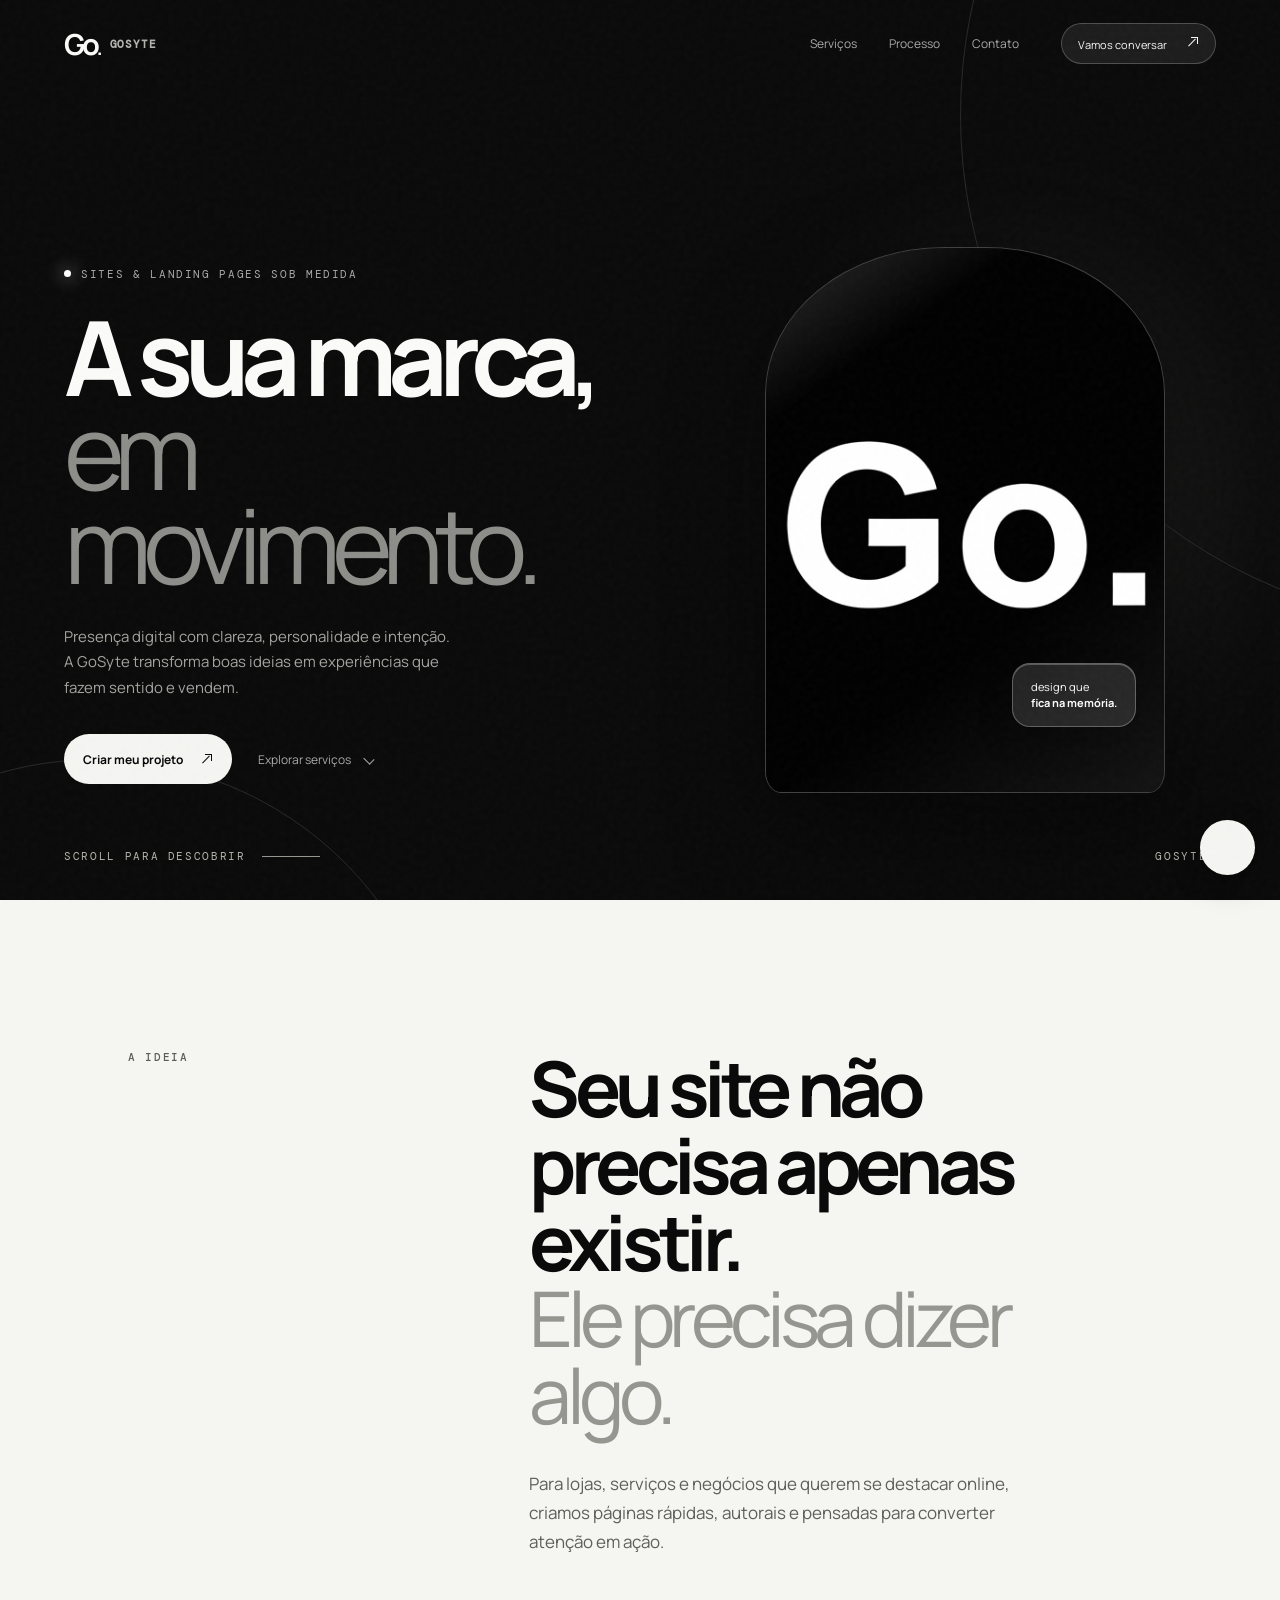
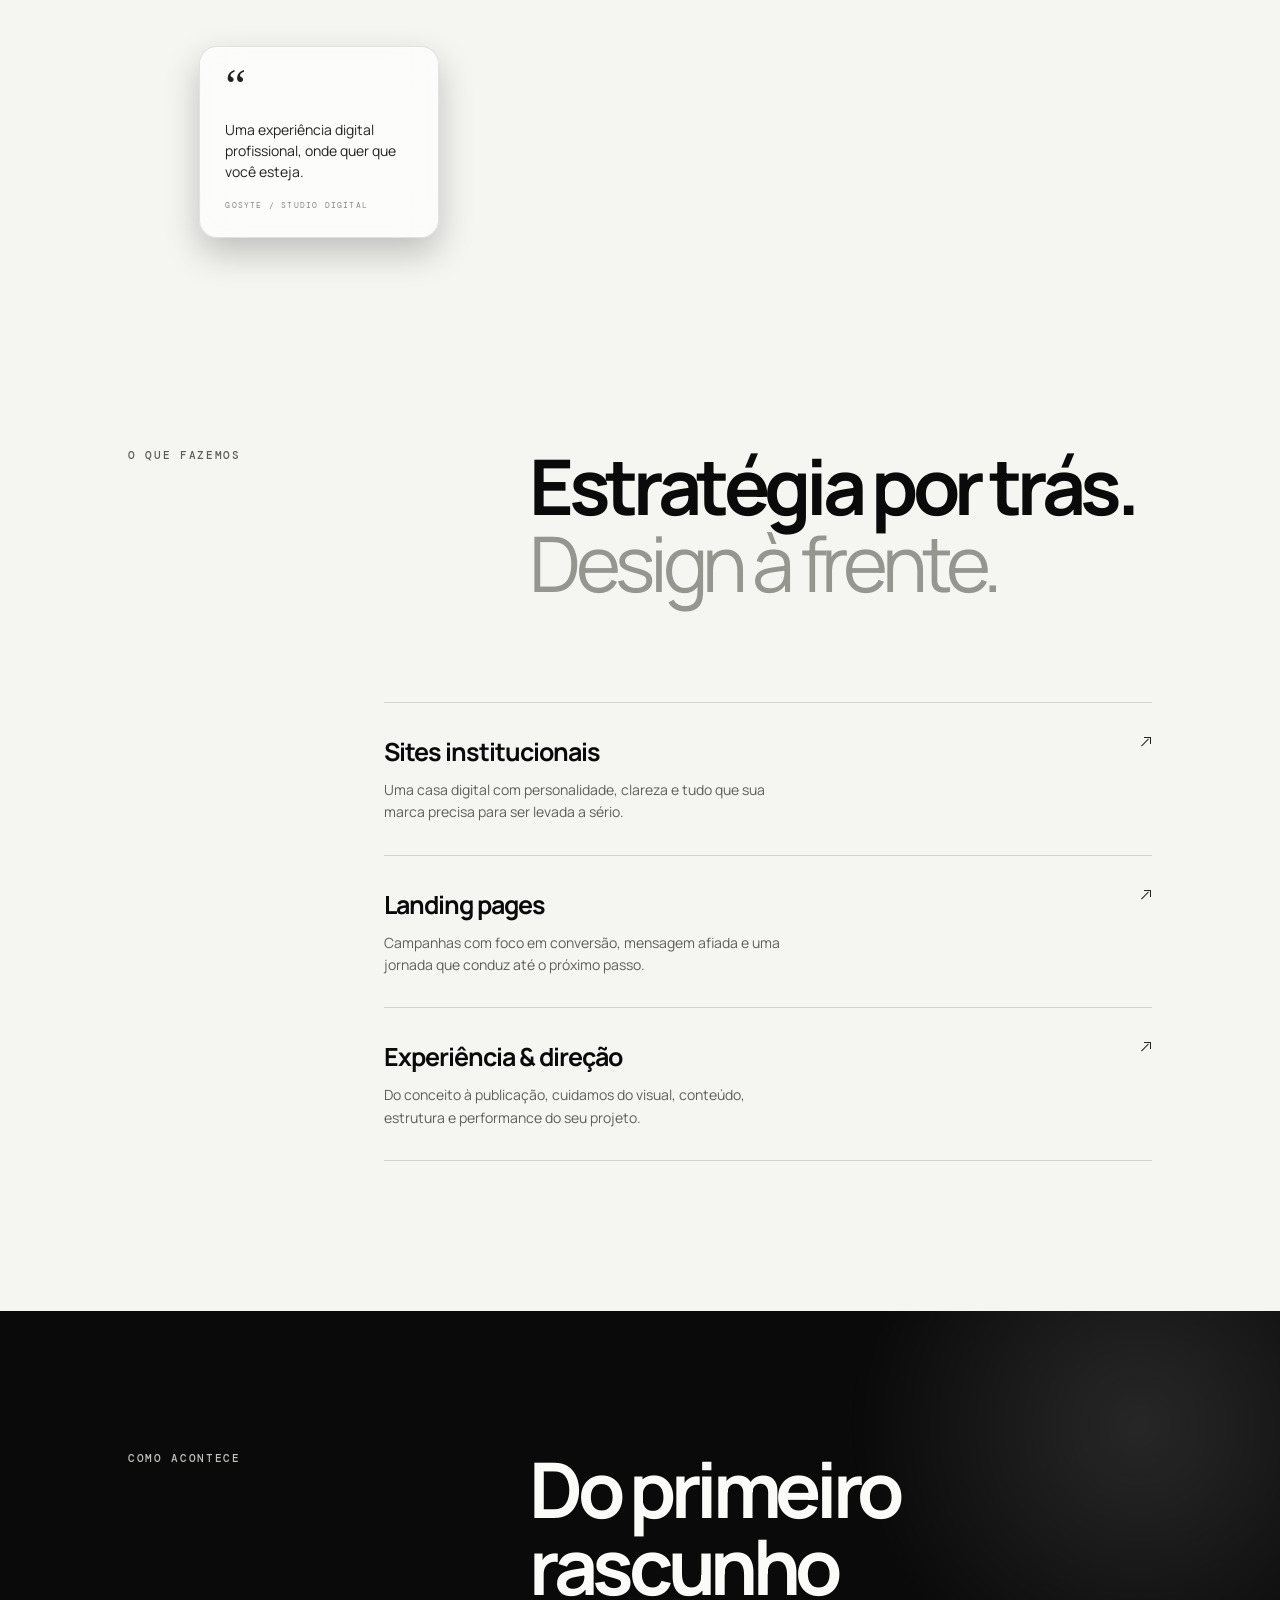
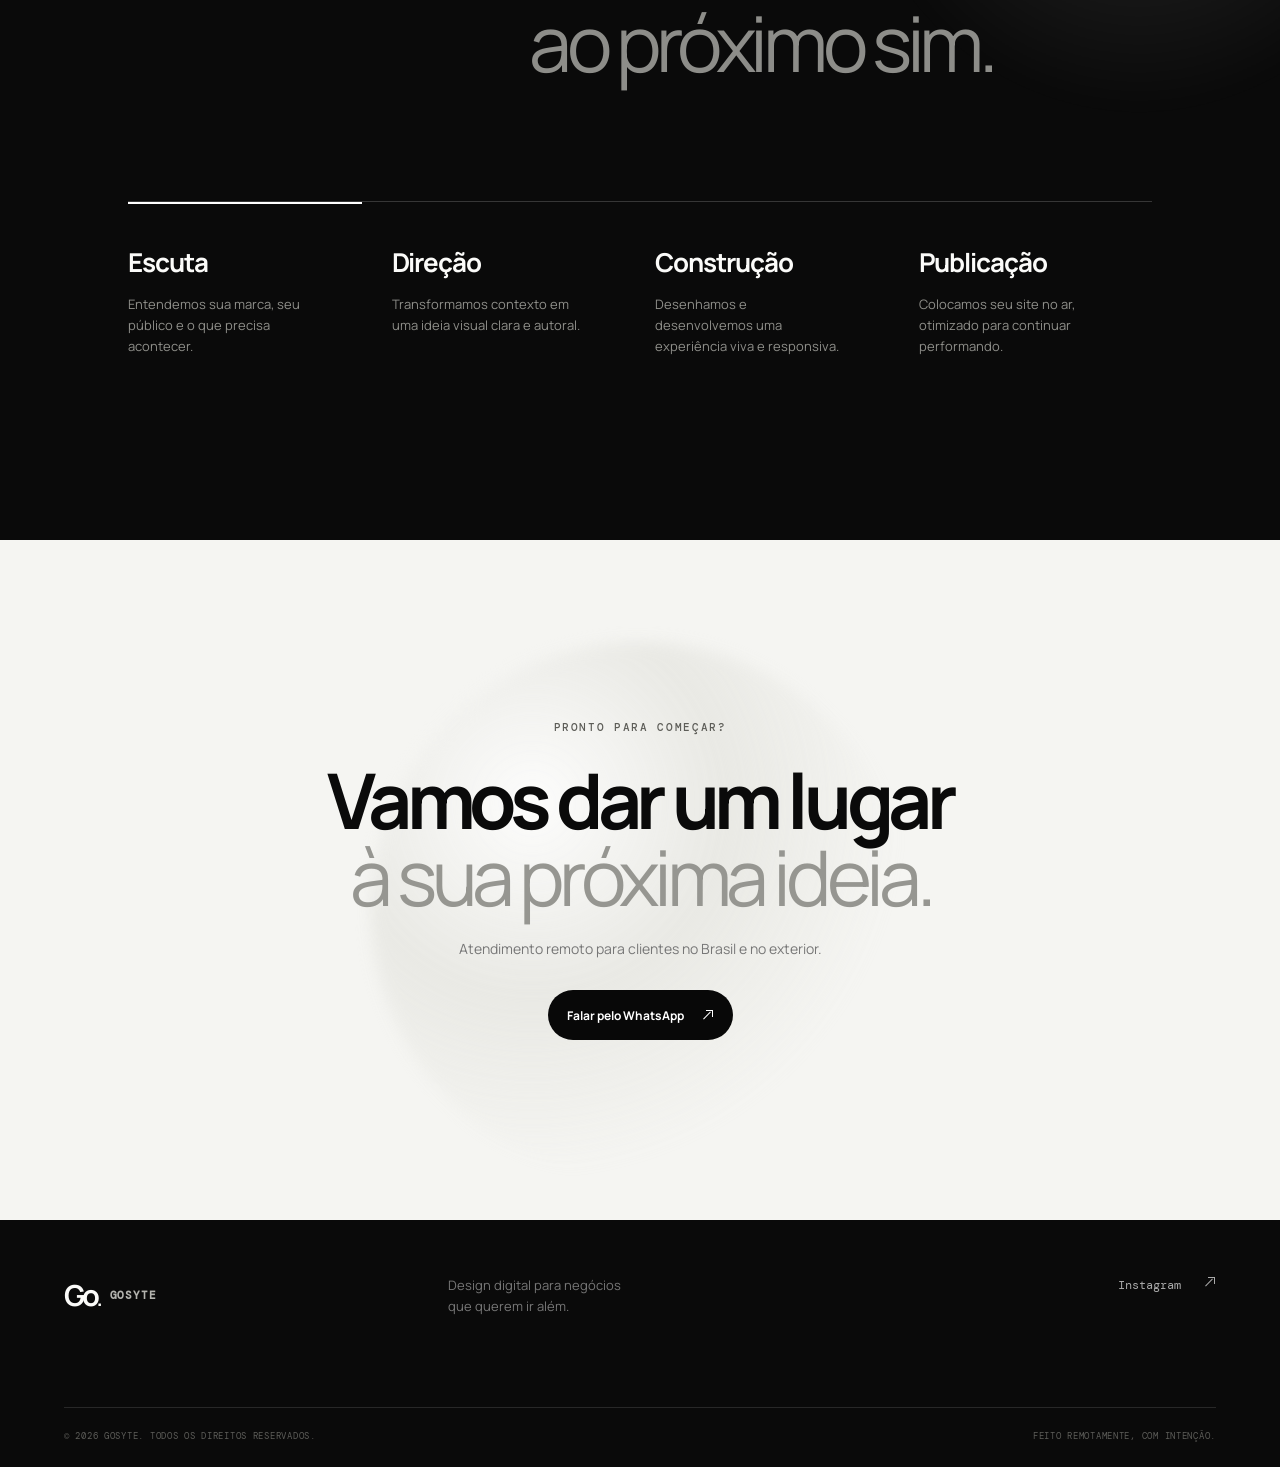
==== index.html @ 6e051244 "Replace WhatsApp symbols with the WhatsApp label" ====
<!doctype html>
<html lang="pt-BR">
  <head>
    <meta charset="UTF-8" />
    <meta name="viewport" content="width=device-width, initial-scale=1.0" />
    <meta name="description" content="GoSyte cria sites e landing pages sob medida para marcas que querem transformar presença digital em crescimento." />
    <meta name="theme-color" content="#080808" />
    <title>GoSyte — presença digital com intenção</title>
    <link rel="preconnect" href="https://fonts.googleapis.com" />
    <link rel="preconnect" href="https://fonts.gstatic.com" crossorigin />
    <link href="https://fonts.googleapis.com/css2?family=DM+Mono:wght@400;500&family=Manrope:wght@400;500;600;700;800&display=swap" rel="stylesheet" />
    <link rel="stylesheet" href="styles.css" />
    <link rel="stylesheet" href="whatsapp.css" />
    <link rel="stylesheet" href="refinement.css" />
  </head>
  <body>
    <div class="grain" aria-hidden="true"></div>
    <header class="site-header" data-header>
      <a class="brand" href="#top" aria-label="GoSyte, início">
        <span class="brand-mark">Go<span>.</span></span>
        <span class="brand-name">GoSyte</span>
      </a>
      <nav class="nav" aria-label="Navegação principal">
        <a href="#servicos">Serviços</a>
        <a href="#processo">Processo</a>
        <a href="#contato">Contato</a>
      </nav>
      <a class="header-cta glass-pill" href="https://wa.me/558487733324?text=Ol%C3%A1%2C%20quero%20criar%20um%20site%20com%20a%20GoSyte." target="_blank" rel="noreferrer">Vamos conversar <span class="arrow-icon" aria-hidden="true"></span></a>
    </header>

    <main id="top">
      <section class="hero section-dark" aria-labelledby="hero-title">
        <div class="hero-orbit orbit-one" aria-hidden="true"></div>
        <div class="hero-orbit orbit-two" aria-hidden="true"></div>
        <div class="hero-copy reveal">
          <p class="eyebrow"><span class="eyebrow-dot"></span>Sites & landing pages sob medida</p>
          <h1 id="hero-title">A sua marca,<br /><em>em movimento.</em></h1>
          <p class="hero-lede">Presença digital com clareza, personalidade e intenção. A GoSyte transforma boas ideias em experiências que fazem sentido e vendem.</p>
          <div class="hero-actions">
            <a class="button button-light" href="#contato">Criar meu projeto <span class="arrow-icon" aria-hidden="true"></span></a>
            <a class="text-link" href="#servicos">Explorar serviços <span class="chevron-down" aria-hidden="true"></span></a>
          </div>
        </div>
        <div class="hero-visual reveal delay-1" aria-label="Logomarca GoSyte em composição editorial">
          <div class="visual-halo"></div>
          <div class="visual-frame">
            <img src="assets/gosyte-logo.jpg" alt="Logomarca GoSyte branca sobre fundo preto" />
            <div class="visual-glass-note glass-card">design que<br /><strong>fica na memória.</strong></div>
          </div>
        </div>
        <div class="hero-foot reveal delay-2"><span>Scroll para descobrir</span><span class="scroll-line"></span><span>GoSyte®</span></div>
      </section>

      <section class="statement section-light reveal" aria-labelledby="statement-title">
        <div class="section-kicker">a ideia</div>
        <div class="statement-content">
          <h2 id="statement-title">Seu site não precisa apenas existir.<br /><span>Ele precisa dizer algo.</span></h2>
          <p>Para lojas, serviços e negócios que querem se destacar online, criamos páginas rápidas, autorais e pensadas para converter atenção em ação.</p>
        </div>
        <div class="statement-aside glass-card"><span class="quote-mark">“</span><p>Uma experiência digital profissional, onde quer que você esteja.</p><span class="mini-label">GoSyte / studio digital</span></div>
      </section>

      <section id="servicos" class="services section-light" aria-labelledby="services-title">
        <div class="section-heading reveal">
          <div class="section-kicker">o que fazemos</div>
          <h2 id="services-title">Estratégia por trás.<br /><span>Design à frente.</span></h2>
        </div>
        <div class="services-grid">
          <article class="service-item reveal"><div><h3>Sites institucionais</h3><p>Uma casa digital com personalidade, clareza e tudo que sua marca precisa para ser levada a sério.</p></div><span class="service-arrow arrow-icon" aria-hidden="true"></span></article>
          <article class="service-item reveal delay-1"><div><h3>Landing pages</h3><p>Campanhas com foco em conversão, mensagem afiada e uma jornada que conduz até o próximo passo.</p></div><span class="service-arrow arrow-icon" aria-hidden="true"></span></article>
          <article class="service-item reveal delay-2"><div><h3>Experiência & direção</h3><p>Do conceito à publicação, cuidamos do visual, conteúdo, estrutura e performance do seu projeto.</p></div><span class="service-arrow arrow-icon" aria-hidden="true"></span></article>
        </div>
      </section>

      <section id="processo" class="process section-dark" aria-labelledby="process-title">
        <div class="process-glow" aria-hidden="true"></div>
        <div class="section-heading reveal"><div class="section-kicker">como acontece</div><h2 id="process-title">Do primeiro rascunho<br /><em>ao próximo sim.</em></h2></div>
        <div class="process-track">
          <div class="process-step reveal"><h3>Escuta</h3><p>Entendemos sua marca, seu público e o que precisa acontecer.</p></div>
          <div class="process-step reveal delay-1"><h3>Direção</h3><p>Transformamos contexto em uma ideia visual clara e autoral.</p></div>
          <div class="process-step reveal delay-2"><h3>Construção</h3><p>Desenhamos e desenvolvemos uma experiência viva e responsiva.</p></div>
          <div class="process-step reveal delay-3"><h3>Publicação</h3><p>Colocamos seu site no ar, otimizado para continuar performando.</p></div>
        </div>
      </section>

      <section class="closing section-light reveal" aria-labelledby="closing-title">
        <div class="closing-orb" aria-hidden="true"></div>
        <div class="section-kicker">pronto para começar?</div>
        <h2 id="closing-title">Vamos dar um lugar<br /><span>à sua próxima ideia.</span></h2>
        <p>Atendimento remoto para clientes no Brasil e no exterior.</p>
        <a class="button button-dark" href="https://wa.me/558487733324?text=Ol%C3%A1%2C%20quero%20conversar%20sobre%20um%20projeto%20com%20a%20GoSyte." target="_blank" rel="noreferrer">Falar pelo WhatsApp <span class="arrow-icon" aria-hidden="true"></span></a>
      </section>
    </main>

    <footer id="contato" class="footer section-dark">
      <div class="footer-top"><div class="brand brand-footer"><span class="brand-mark">Go<span>.</span></span><span class="brand-name">GoSyte</span></div><p>Design digital para negócios<br />que querem ir além.</p><a class="footer-instagram" href="https://www.instagram.com/go.syte/" target="_blank" rel="noreferrer">Instagram <span class="arrow-icon" aria-hidden="true"></span></a></div>
      <div class="footer-bottom"><span>© 2026 GoSyte. Todos os direitos reservados.</span><span>Feito remotamente, com intenção.</span></div>
    </footer>
    <a class="floating-whatsapp" href="https://wa.me/558487733324?text=Ol%C3%A1%2C%20quero%20criar%20um%20site%20com%20a%20GoSyte." target="_blank" rel="noreferrer" aria-label="Falar com a GoSyte pelo WhatsApp"><span class="floating-label">WhatsApp</span></a>
    <script src="script.js"></script>
  </body>
</html>
---- styles.css ----
:root{--ink:#0a0a0a;--paper:#f5f5f2;--muted:#8e8e8a;--line:rgba(10,10,10,.14);--white:#fbfbf9;--glass:rgba(255,255,255,.12);--ease:cubic-bezier(.2,.8,.2,1)}
*{box-sizing:border-box}html{scroll-behavior:smooth}body{margin:0;background:var(--paper);color:var(--ink);font-family:Manrope,Arial,sans-serif;-webkit-font-smoothing:antialiased}a{color:inherit;text-decoration:none}button,a{outline-offset:4px}a:focus-visible{outline:2px solid currentColor}.grain{position:fixed;inset:0;pointer-events:none;z-index:30;opacity:.035;background-image:url("data:image/svg+xml,%3Csvg viewBox='0 0 180 180' xmlns='http://www.w3.org/2000/svg'%3E%3Cfilter id='n'%3E%3CfeTurbulence type='fractalNoise' baseFrequency='.85' numOctaves='3' stitchTiles='stitch'/%3E%3C/filter%3E%3Crect width='100%25' height='100%25' filter='url(%23n)' opacity='.8'/%3E%3C/svg%3E")}.section-dark{background:var(--ink);color:var(--white)}.section-light{background:var(--paper);color:var(--ink)}.site-header{position:fixed;top:0;left:0;right:0;z-index:20;display:flex;align-items:center;justify-content:space-between;padding:23px 5vw;color:var(--white);transition:.4s var(--ease)}.site-header.scrolled{padding-top:14px;padding-bottom:14px;background:rgba(10,10,10,.72);backdrop-filter:blur(18px);border-bottom:1px solid rgba(255,255,255,.1)}.brand{display:flex;align-items:center;gap:10px;font-weight:700}.brand-mark{font-size:29px;letter-spacing:-.12em}.brand-mark span{font-weight:400}.brand-name{font-family:'DM Mono',monospace;font-size:11px;letter-spacing:.08em;text-transform:uppercase;color:#b3b3ae}.nav{display:flex;gap:32px;margin-left:auto;margin-right:42px;font-size:12px;color:#aaa}.nav a,.footer-instagram{transition:color .25s}.nav a:hover,.footer-instagram:hover{color:white}.glass-pill{border:1px solid rgba(255,255,255,.22);background:rgba(255,255,255,.08);border-radius:999px;padding:11px 16px;font-size:11px;backdrop-filter:blur(14px);transition:.25s}.glass-pill:hover{background:rgba(255,255,255,.18);transform:translateY(-2px)}.glass-pill span,.button span{margin-left:16px;font-size:15px}.hero{min-height:100svh;position:relative;overflow:hidden;padding:180px 5vw 40px;display:grid;grid-template-columns:1fr 1fr;align-items:center}.hero-copy{position:relative;z-index:2;max-width:620px}.eyebrow,.section-kicker,.mini-label,.hero-foot{font-family:'DM Mono',monospace;text-transform:uppercase;letter-spacing:.12em;font-size:10px;color:var(--muted)}.eyebrow{display:flex;align-items:center;gap:10px;color:#aaa;margin-bottom:28px}.eyebrow-dot{display:block;width:7px;height:7px;background:#fff;border-radius:50%;box-shadow:0 0 18px #fff}.hero h1{font-size:clamp(58px,8.1vw,126px);line-height:.91;letter-spacing:-.085em;margin:0 0 32px;font-weight:700}.hero h1 em,.process h2 em{font-style:normal;color:#8d8d89;font-weight:400}.hero-lede{max-width:390px;color:#a4a4a0;font-size:15px;line-height:1.7;margin:0 0 34px}.hero-actions{display:flex;align-items:center;gap:26px}.button{display:inline-flex;align-items:center;min-height:50px;padding:0 19px;border-radius:999px;font-size:12px;font-weight:700;transition:.3s var(--ease)}.button-light{background:#f5f5f2;color:#080808}.button-light:hover{transform:translateY(-4px);box-shadow:0 14px 30px rgba(255,255,255,.12)}.button-dark{background:#080808;color:#fff}.button-dark:hover{transform:translateY(-4px);box-shadow:0 16px 35px rgba(0,0,0,.18)}.text-link{color:#aaa;font-size:12px}.text-link span{padding-left:8px}.hero-visual{justify-self:end;width:min(40vw,560px);height:min(67vw,650px);position:relative}.visual-halo{position:absolute;width:60%;height:60%;right:6%;top:15%;border-radius:50%;background:#b7b7b2;filter:blur(90px);opacity:.14}.visual-frame{position:absolute;inset:8% 10% 8% 12%;overflow:hidden;border-radius:45% 45% 4% 4% / 27% 27% 4% 4%;border:1px solid rgba(255,255,255,.18);background:#161616;box-shadow:inset 0 0 0 1px rgba(255,255,255,.06),0 30px 90px rgba(0,0,0,.5)}.visual-frame:after{content:"";position:absolute;inset:0;background:linear-gradient(145deg,rgba(255,255,255,.18),transparent 22%,transparent 65%,rgba(255,255,255,.08));pointer-events:none}.visual-frame img{width:100%;height:100%;object-fit:cover;filter:grayscale(1) contrast(1.05)}.visual-glass-note{position:absolute;right:7%;bottom:12%;z-index:2;color:#fff}.glass-card{background:rgba(255,255,255,.12);border:1px solid rgba(255,255,255,.28);backdrop-filter:blur(20px) saturate(120%);box-shadow:inset 0 1px rgba(255,255,255,.25),0 15px 35px rgba(0,0,0,.22);border-radius:18px;padding:15px 18px;font-size:11px;line-height:1.45}.glass-card strong{font-weight:700}.visual-index{position:absolute;left:7%;top:7%;font:10px 'DM Mono',monospace;color:#aaa}.orbit-one,.orbit-two{position:absolute;border:1px solid rgba(255,255,255,.12);border-radius:50%;pointer-events:none}.orbit-one{width:55vw;height:55vw;left:-20vw;bottom:-44vw}.orbit-two{width:80vw;height:80vw;right:-55vw;top:-31vw}.hero-foot{position:absolute;left:5vw;right:5vw;bottom:37px;display:flex;align-items:center;gap:16px;color:#666}.hero-foot>span:last-child{margin-left:auto}.scroll-line{height:1px;width:50px;background:#666}.statement,.services,.closing{padding:150px 10vw}.statement{display:grid;grid-template-columns:1fr 2fr;gap:7vw}.section-kicker{color:#92928d}.statement-content h2,.section-heading h2,.closing h2{font-size:clamp(43px,6vw,86px);line-height:1;letter-spacing:-.07em;margin:0;font-weight:700}.statement-content h2 span,.section-heading h2 span,.closing h2 span{color:#969691;font-weight:400}.statement-content p{max-width:500px;font-size:17px;line-height:1.7;color:#666;margin:36px 0 0}.statement-aside{align-self:end;max-width:240px;justify-self:end;padding:25px;background:rgba(255,255,255,.65);border-color:rgba(0,0,0,.1);color:#222}.quote-mark{font:46px Georgia;line-height:.6}.statement-aside p{font-size:14px;line-height:1.5}.statement-aside .mini-label{font-size:8px;color:#888}.services{padding-top:60px}.section-heading{display:grid;grid-template-columns:1fr 2fr;gap:7vw;align-items:start}.services-grid{margin:100px 0 0 25%;border-top:1px solid var(--line)}.service-item{display:grid;grid-template-columns:70px 1fr 30px;gap:28px;padding:31px 0;border-bottom:1px solid var(--line);align-items:start;transition:.35s var(--ease)}.service-item:hover{padding-left:14px;background:linear-gradient(90deg,rgba(0,0,0,.04),transparent)}.service-number,.service-arrow{font:11px 'DM Mono',monospace;color:#91918d}.service-item h3{font-size:25px;letter-spacing:-.04em;margin:0 0 10px}.service-item p{color:#777;line-height:1.6;font-size:14px;max-width:410px;margin:0}.service-arrow{justify-self:end;font-size:20px;color:#222}.process{position:relative;overflow:hidden;padding:140px 10vw 170px}.process .section-heading{position:relative;z-index:1}.process-glow{position:absolute;right:-14vw;top:-16vw;width:50vw;height:50vw;border-radius:50%;background:radial-gradient(circle,rgba(255,255,255,.12),transparent 64%);filter:blur(8px)}.process-track{position:relative;z-index:1;display:grid;grid-template-columns:repeat(4,1fr);gap:30px;margin-top:120px;border-top:1px solid rgba(255,255,255,.18)}.process-step{padding-top:22px;border-top:2px solid transparent}.process-step:first-child{border-top-color:white}.process-step span{font:10px 'DM Mono',monospace;color:#777}.process-step h3{font-size:26px;margin:47px 0 14px;letter-spacing:-.04em}.process-step p{color:#8f8f8a;font-size:13px;line-height:1.6;max-width:190px}.closing{text-align:center;position:relative;overflow:hidden;padding-top:180px;padding-bottom:180px}.closing .section-kicker,.closing h2,.closing p,.closing .button{position:relative;z-index:1}.closing h2{margin:28px auto 24px}.closing p{color:#777;font-size:14px;margin-bottom:32px}.closing-orb{position:absolute;width:42vw;height:42vw;left:29%;top:15%;border-radius:50%;background:radial-gradient(circle at 30% 30%,rgba(255,255,255,.95),rgba(218,218,211,.55) 36%,transparent 70%);filter:blur(8px);opacity:.8}.whatsapp-icon,.whatsapp-symbol{font-size:21px;line-height:0;margin-right:9px}.footer{padding:55px 5vw 25px}.footer-top{display:grid;grid-template-columns:1fr 1fr 1fr;align-items:start;padding-bottom:90px}.brand-footer{align-self:start}.footer-top p{margin:0;color:#777;font-size:13px;line-height:1.6}.footer-instagram{justify-self:end;font:12px 'DM Mono',monospace;color:#aaa}.footer-instagram span{margin-left:14px;font-size:17px}.footer-bottom{display:flex;justify-content:space-between;border-top:1px solid rgba(255,255,255,.12);padding-top:22px;color:#5d5d59;font:9px 'DM Mono',monospace;text-transform:uppercase;letter-spacing:.08em}.floating-whatsapp{position:fixed;right:25px;bottom:25px;z-index:18;width:55px;height:55px;border-radius:50%;background:#f5f5f2;color:#090909;display:flex;align-items:center;justify-content:center;box-shadow:0 10px 30px rgba(0,0,0,.28);transition:.3s var(--ease)}.floating-whatsapp:hover{width:170px;border-radius:999px}.floating-label{display:none;font-size:11px;font-weight:700;margin-left:7px}.floating-whatsapp:hover .floating-label{display:block}.whatsapp-symbol{margin:0;font-size:24px}.reveal{opacity:0;transform:translateY(30px);transition:opacity .9s var(--ease),transform .9s var(--ease)}.reveal.is-visible{opacity:1;transform:none}.delay-1{transition-delay:.12s}.delay-2{transition-delay:.2s}.delay-3{transition-delay:.28s}@media(max-width:800px){.site-header{padding:18px 20px}.site-header.scrolled{padding:12px 20px}.nav{display:none}.header-cta{padding:10px 12px;font-size:10px}.header-cta span{margin-left:7px}.hero{display:flex;flex-direction:column;align-items:stretch;min-height:auto;padding:140px 20px 36px}.hero h1{font-size:clamp(56px,16vw,92px);margin-bottom:26px}.hero-lede{font-size:14px;max-width:320px}.hero-visual{width:100%;height:105vw;max-height:500px;min-height:390px;margin-top:42px}.visual-frame{inset:4% 13% 5% 13%}.visual-glass-note{right:3%;bottom:8%}.hero-foot{position:relative;left:auto;right:auto;bottom:auto;margin-top:20px;font-size:9px}.orbit-one{width:100vw;height:100vw;left:-55vw;bottom:-60vw}.orbit-two{width:120vw;height:120vw;right:-84vw;top:15vw}.statement,.services,.closing{padding:100px 20px}.statement{display:block}.statement-content h2,.section-heading h2,.closing h2{font-size:clamp(43px,12.8vw,68px);margin-top:34px}.statement-content p{font-size:15px;margin-top:28px}.statement-aside{margin-top:54px;justify-self:auto}.section-heading{display:block}.services{padding-top:20px}.services-grid{margin:64px 0 0}.service-item{grid-template-columns:37px 1fr 20px;gap:15px;padding:26px 0}.service-item h3{font-size:21px}.service-item p{font-size:13px}.process{padding:100px 20px 110px}.process-track{grid-template-columns:1fr 1fr;gap:0 22px;margin-top:78px}.process-step{padding-bottom:30px}.process-step h3{margin-top:28px;font-size:22px}.process-step p{font-size:12px}.closing{padding-top:125px;padding-bottom:125px}.closing-orb{width:100vw;height:100vw;left:0;top:25%}.footer{padding:38px 20px 20px}.footer-top{grid-template-columns:1fr 1fr;gap:35px;padding-bottom:65px}.footer-top p{grid-column:1/-1;grid-row:2}.footer-instagram{justify-self:end}.footer-bottom{display:block;line-height:2}.footer-bottom span{display:block}.floating-whatsapp{right:18px;bottom:18px}.floating-whatsapp:hover{width:55px}.floating-label{display:none!important}}
@media(prefers-reduced-motion:reduce){html{scroll-behavior:auto}.reveal{opacity:1;transform:none;transition:none}.floating-whatsapp,.button{transition:none}}
---- whatsapp.css ----
.whatsapp-icon,.whatsapp-symbol{display:inline-flex;align-items:center;justify-content:center;line-height:0;margin-right:9px}
.whatsapp-icon svg,.whatsapp-symbol svg{display:none}
.whatsapp-icon::before,.whatsapp-symbol::before{content:"";display:block;width:25px;height:25px;background:url("assets/whatsapp-mark.svg") center/contain no-repeat}
.whatsapp-icon::before{filter:invert(1);width:18px;height:18px}
.whatsapp-symbol{margin:0}
---- refinement.css ----
/* Refinamento de legibilidade e alinhamento após revisão visual */
.eyebrow,.section-kicker,.mini-label,.hero-foot{font-size:11px;letter-spacing:.15em}
.section-kicker{color:#5d5d58;font-weight:500}
.hero-foot{color:#b6b6ae}
.scroll-line{width:58px;background:#969690}
.visual-index{display:none}
.process .section-kicker{color:#c2c2ba}
.statement-content p,.service-item p{color:#5e5e5a}
@media(max-width:800px){.eyebrow,.section-kicker,.mini-label,.hero-foot{font-size:10px}.scroll-line{width:48px}}
.arrow-icon{display:inline-block;position:relative;width:14px;height:14px;flex:0 0 14px;color:currentColor}
.arrow-icon::before{content:"";position:absolute;top:2px;right:1px;width:6px;height:6px;border-top:1px solid currentColor;border-right:1px solid currentColor}
.arrow-icon::after{content:"";position:absolute;top:7px;left:2px;width:10px;height:1px;background:currentColor;transform:rotate(-45deg);transform-origin:center}
.chevron-down{display:inline-block;width:7px;height:7px;margin-left:10px;border-right:1px solid currentColor;border-bottom:1px solid currentColor;transform:rotate(45deg) translateY(-2px)}
.glass-pill .arrow-icon,.button .arrow-icon{margin-left:16px}
.service-arrow{font-size:0!important;justify-self:end;color:#222;margin-top:1px}
.service-arrow.arrow-icon{font-size:initial!important}
.footer-instagram .arrow-icon{margin-left:14px}
.service-item{grid-template-columns:1fr 30px}
.process-step h3{margin-top:18px}
.whatsapp-symbol svg{width:25px;height:25px}
@media(max-width:800px){.header-cta .arrow-icon{margin-left:7px}}
@media(max-width:800px){.service-item{grid-template-columns:1fr 20px}.process-step h3{margin-top:18px}}
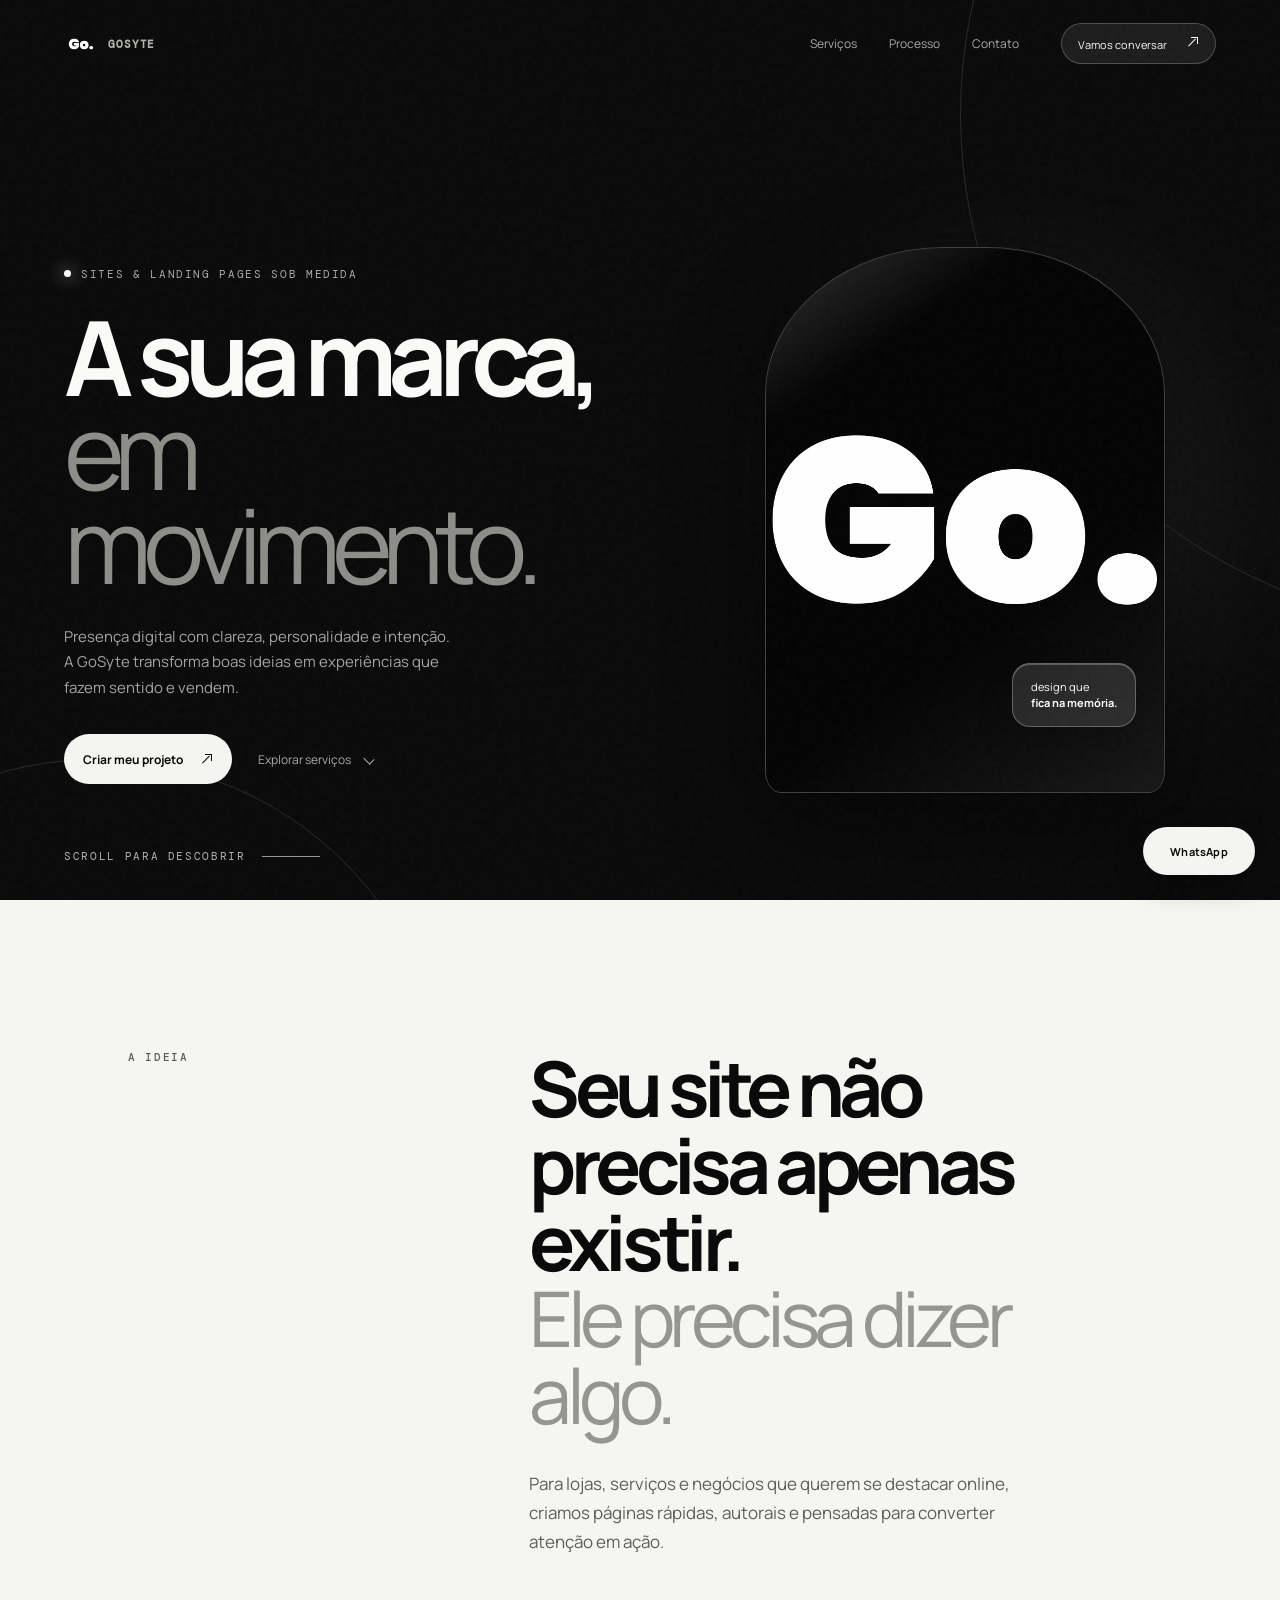
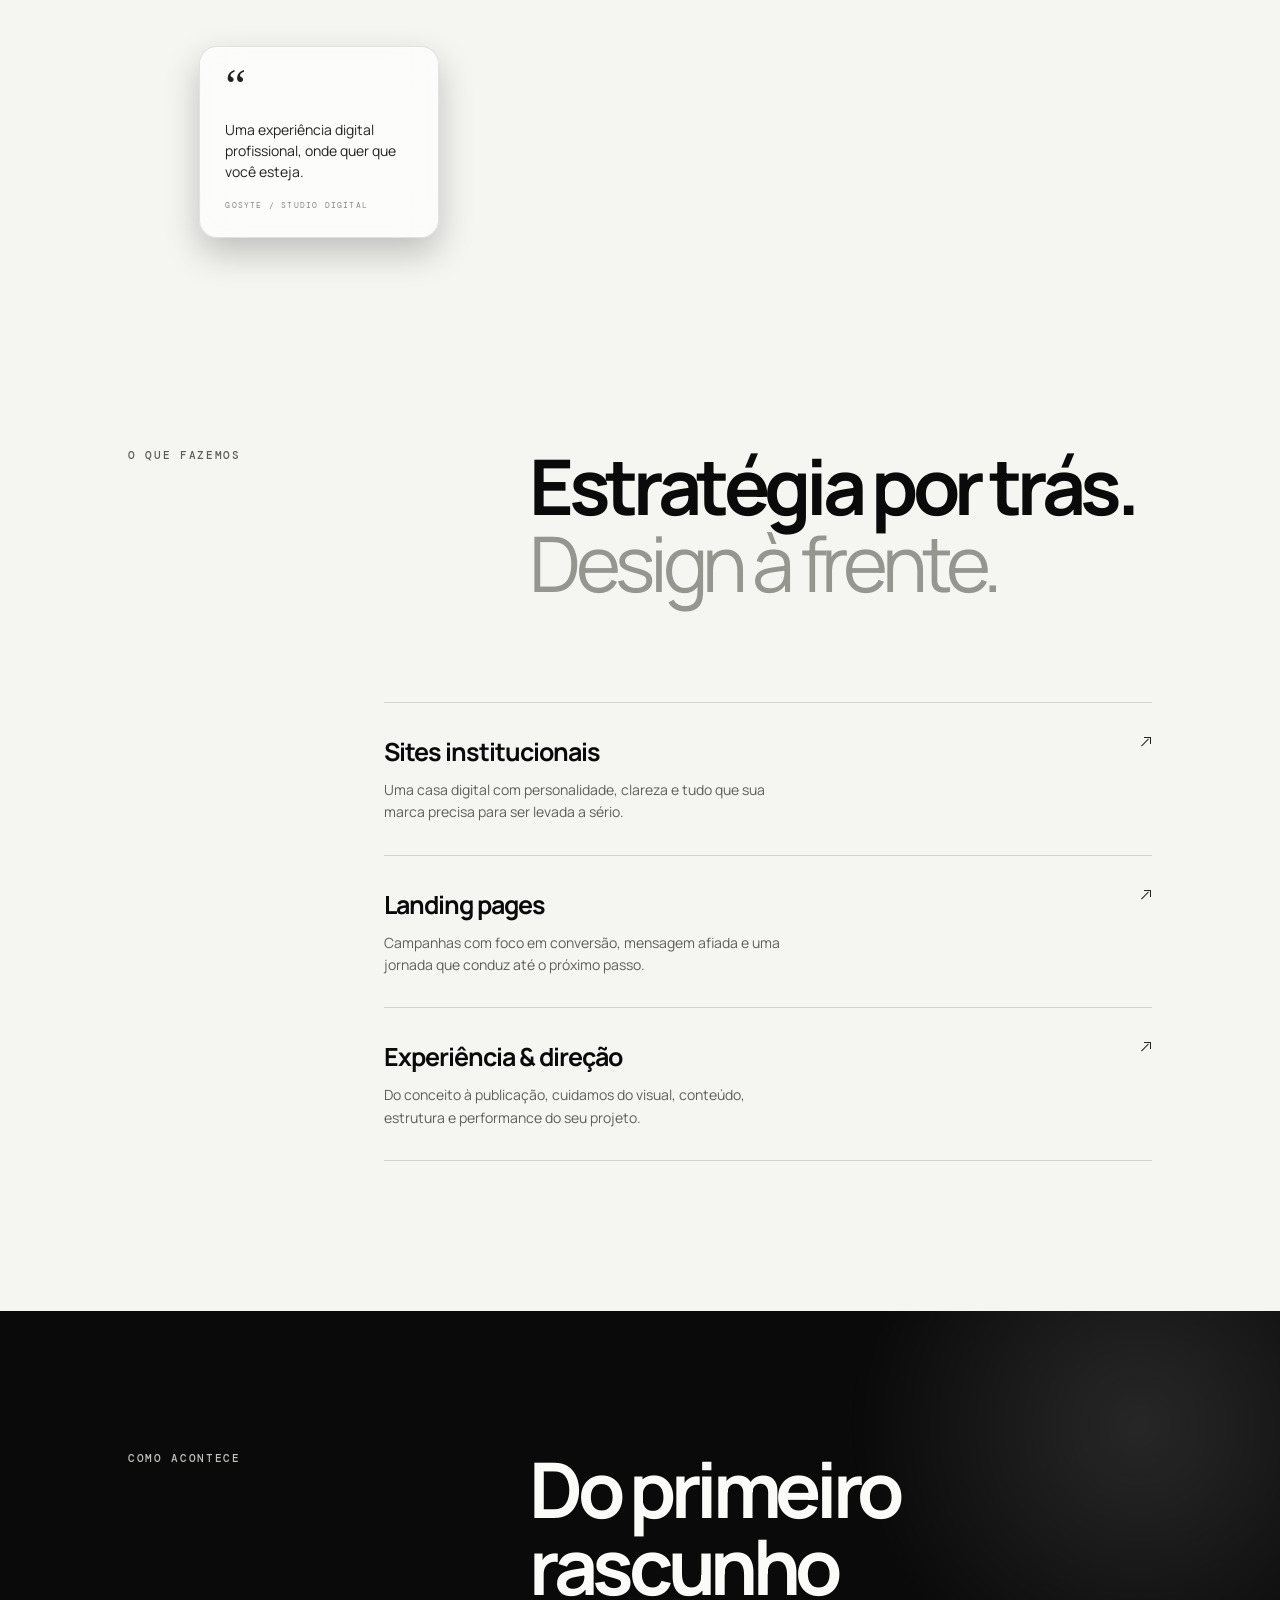
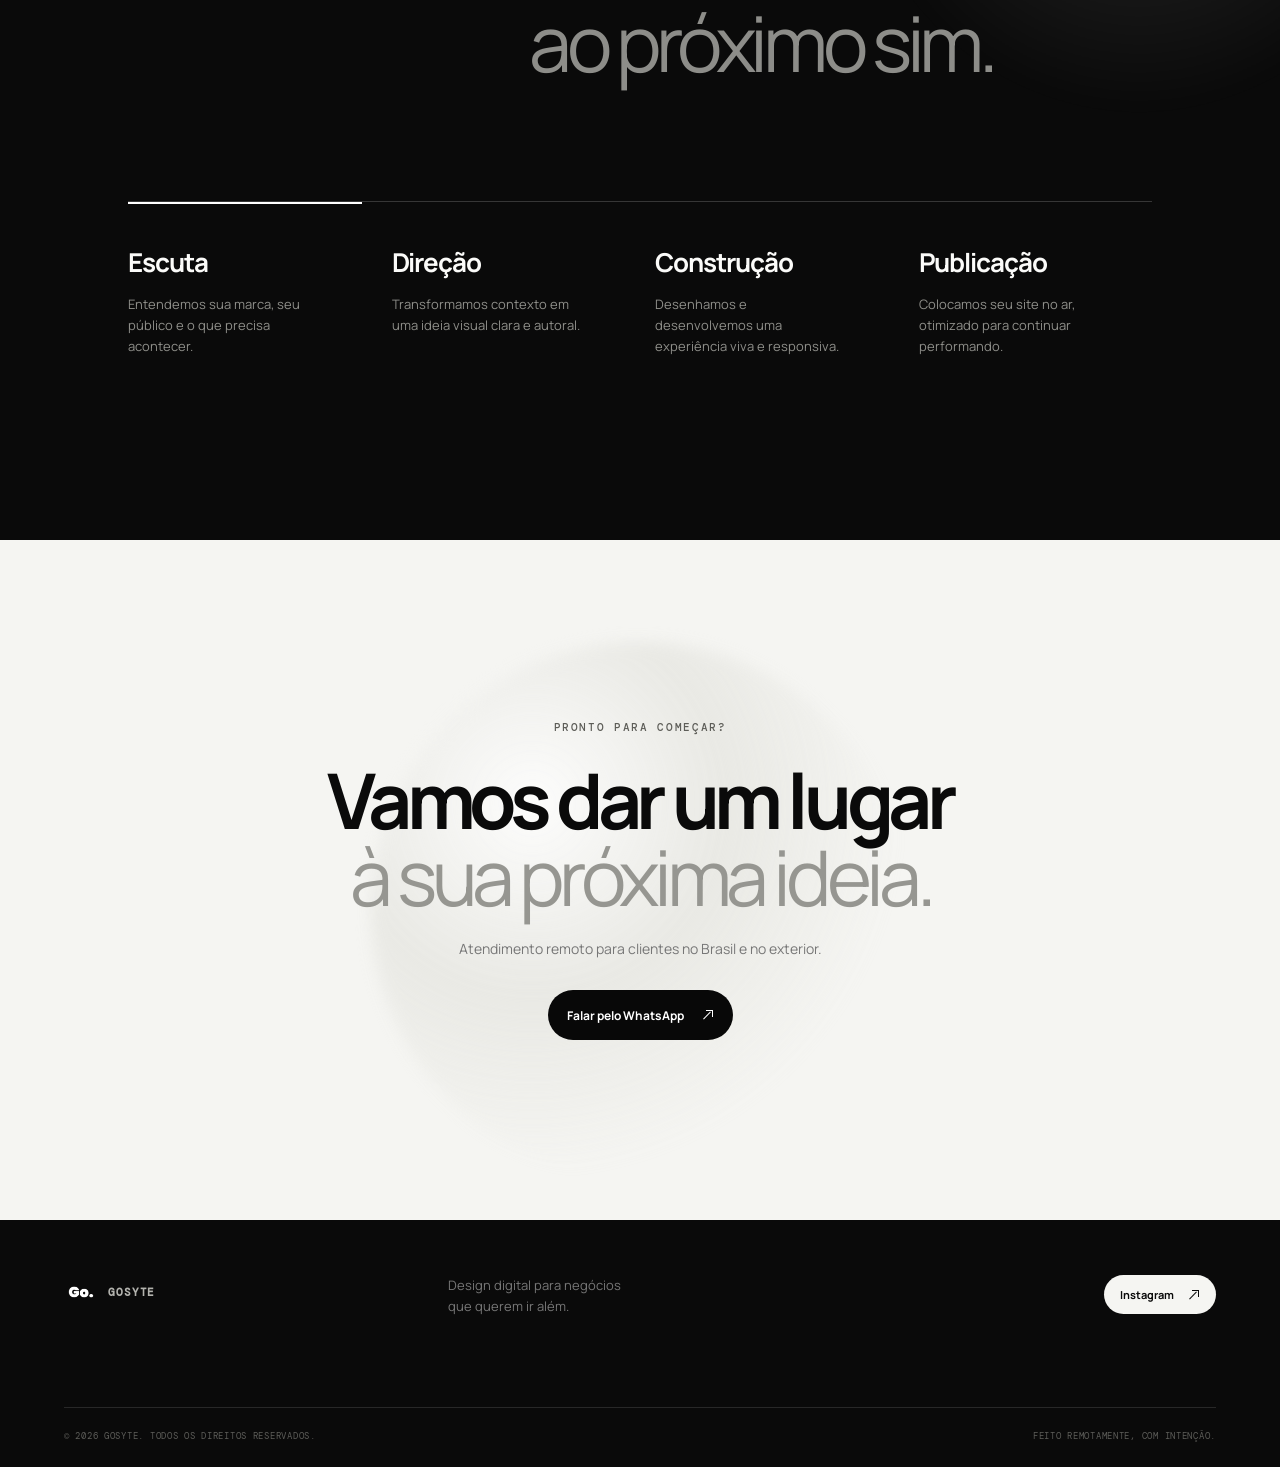
==== commit 39b94042: "Replace GoSyte text marks with supplied logo" ====
--- a/index.html
+++ b/index.html
@@ -17,7 +17,7 @@
     <div class="grain" aria-hidden="true"></div>
     <header class="site-header" data-header>
       <a class="brand" href="#top" aria-label="GoSyte, início">
-        <span class="brand-mark">Go<span>.</span></span>
+        <img class="brand-logo" src="assets/gosyte-logo.png" alt="" aria-hidden="true" />
         <span class="brand-name">GoSyte</span>
       </a>
       <nav class="nav" aria-label="Navegação principal">
@@ -44,7 +44,7 @@
         <div class="hero-visual reveal delay-1" aria-label="Logomarca GoSyte em composição editorial">
           <div class="visual-halo"></div>
           <div class="visual-frame">
-            <img src="assets/gosyte-logo.jpg" alt="Logomarca GoSyte branca sobre fundo preto" />
+            <img src="assets/gosyte-logo.png" alt="Logomarca GoSyte branca sobre fundo preto" />
             <div class="visual-glass-note glass-card">design que<br /><strong>fica na memória.</strong></div>
           </div>
         </div>
@@ -93,7 +93,7 @@
     </main>
 
     <footer id="contato" class="footer section-dark">
-      <div class="footer-top"><div class="brand brand-footer"><span class="brand-mark">Go<span>.</span></span><span class="brand-name">GoSyte</span></div><p>Design digital para negócios<br />que querem ir além.</p><a class="footer-instagram" href="https://www.instagram.com/go.syte/" target="_blank" rel="noreferrer">Instagram <span class="arrow-icon" aria-hidden="true"></span></a></div>
+      <div class="footer-top"><div class="brand brand-footer"><img class="brand-logo" src="assets/gosyte-logo.png" alt="" aria-hidden="true" /><span class="brand-name">GoSyte</span></div><p>Design digital para negócios<br />que querem ir além.</p><a class="footer-instagram" href="https://www.instagram.com/go.syte/" target="_blank" rel="noreferrer">Instagram <span class="arrow-icon" aria-hidden="true"></span></a></div>
       <div class="footer-bottom"><span>© 2026 GoSyte. Todos os direitos reservados.</span><span>Feito remotamente, com intenção.</span></div>
     </footer>
     <a class="floating-whatsapp" href="https://wa.me/558487733324?text=Ol%C3%A1%2C%20quero%20criar%20um%20site%20com%20a%20GoSyte." target="_blank" rel="noreferrer" aria-label="Falar com a GoSyte pelo WhatsApp"><span class="floating-label">WhatsApp</span></a>
--- a/styles.css
+++ b/styles.css
@@ -1,3 +1,5 @@
 :root{--ink:#0a0a0a;--paper:#f5f5f2;--muted:#8e8e8a;--line:rgba(10,10,10,.14);--white:#fbfbf9;--glass:rgba(255,255,255,.12);--ease:cubic-bezier(.2,.8,.2,1)}
 *{box-sizing:border-box}html{scroll-behavior:smooth}body{margin:0;background:var(--paper);color:var(--ink);font-family:Manrope,Arial,sans-serif;-webkit-font-smoothing:antialiased}a{color:inherit;text-decoration:none}button,a{outline-offset:4px}a:focus-visible{outline:2px solid currentColor}.grain{position:fixed;inset:0;pointer-events:none;z-index:30;opacity:.035;background-image:url("data:image/svg+xml,%3Csvg viewBox='0 0 180 180' xmlns='http://www.w3.org/2000/svg'%3E%3Cfilter id='n'%3E%3CfeTurbulence type='fractalNoise' baseFrequency='.85' numOctaves='3' stitchTiles='stitch'/%3E%3C/filter%3E%3Crect width='100%25' height='100%25' filter='url(%23n)' opacity='.8'/%3E%3C/svg%3E")}.section-dark{background:var(--ink);color:var(--white)}.section-light{background:var(--paper);color:var(--ink)}.site-header{position:fixed;top:0;left:0;right:0;z-index:20;display:flex;align-items:center;justify-content:space-between;padding:23px 5vw;color:var(--white);transition:.4s var(--ease)}.site-header.scrolled{padding-top:14px;padding-bottom:14px;background:rgba(10,10,10,.72);backdrop-filter:blur(18px);border-bottom:1px solid rgba(255,255,255,.1)}.brand{display:flex;align-items:center;gap:10px;font-weight:700}.brand-mark{font-size:29px;letter-spacing:-.12em}.brand-mark span{font-weight:400}.brand-name{font-family:'DM Mono',monospace;font-size:11px;letter-spacing:.08em;text-transform:uppercase;color:#b3b3ae}.nav{display:flex;gap:32px;margin-left:auto;margin-right:42px;font-size:12px;color:#aaa}.nav a,.footer-instagram{transition:color .25s}.nav a:hover,.footer-instagram:hover{color:white}.glass-pill{border:1px solid rgba(255,255,255,.22);background:rgba(255,255,255,.08);border-radius:999px;padding:11px 16px;font-size:11px;backdrop-filter:blur(14px);transition:.25s}.glass-pill:hover{background:rgba(255,255,255,.18);transform:translateY(-2px)}.glass-pill span,.button span{margin-left:16px;font-size:15px}.hero{min-height:100svh;position:relative;overflow:hidden;padding:180px 5vw 40px;display:grid;grid-template-columns:1fr 1fr;align-items:center}.hero-copy{position:relative;z-index:2;max-width:620px}.eyebrow,.section-kicker,.mini-label,.hero-foot{font-family:'DM Mono',monospace;text-transform:uppercase;letter-spacing:.12em;font-size:10px;color:var(--muted)}.eyebrow{display:flex;align-items:center;gap:10px;color:#aaa;margin-bottom:28px}.eyebrow-dot{display:block;width:7px;height:7px;background:#fff;border-radius:50%;box-shadow:0 0 18px #fff}.hero h1{font-size:clamp(58px,8.1vw,126px);line-height:.91;letter-spacing:-.085em;margin:0 0 32px;font-weight:700}.hero h1 em,.process h2 em{font-style:normal;color:#8d8d89;font-weight:400}.hero-lede{max-width:390px;color:#a4a4a0;font-size:15px;line-height:1.7;margin:0 0 34px}.hero-actions{display:flex;align-items:center;gap:26px}.button{display:inline-flex;align-items:center;min-height:50px;padding:0 19px;border-radius:999px;font-size:12px;font-weight:700;transition:.3s var(--ease)}.button-light{background:#f5f5f2;color:#080808}.button-light:hover{transform:translateY(-4px);box-shadow:0 14px 30px rgba(255,255,255,.12)}.button-dark{background:#080808;color:#fff}.button-dark:hover{transform:translateY(-4px);box-shadow:0 16px 35px rgba(0,0,0,.18)}.text-link{color:#aaa;font-size:12px}.text-link span{padding-left:8px}.hero-visual{justify-self:end;width:min(40vw,560px);height:min(67vw,650px);position:relative}.visual-halo{position:absolute;width:60%;height:60%;right:6%;top:15%;border-radius:50%;background:#b7b7b2;filter:blur(90px);opacity:.14}.visual-frame{position:absolute;inset:8% 10% 8% 12%;overflow:hidden;border-radius:45% 45% 4% 4% / 27% 27% 4% 4%;border:1px solid rgba(255,255,255,.18);background:#161616;box-shadow:inset 0 0 0 1px rgba(255,255,255,.06),0 30px 90px rgba(0,0,0,.5)}.visual-frame:after{content:"";position:absolute;inset:0;background:linear-gradient(145deg,rgba(255,255,255,.18),transparent 22%,transparent 65%,rgba(255,255,255,.08));pointer-events:none}.visual-frame img{width:100%;height:100%;object-fit:cover;filter:grayscale(1) contrast(1.05)}.visual-glass-note{position:absolute;right:7%;bottom:12%;z-index:2;color:#fff}.glass-card{background:rgba(255,255,255,.12);border:1px solid rgba(255,255,255,.28);backdrop-filter:blur(20px) saturate(120%);box-shadow:inset 0 1px rgba(255,255,255,.25),0 15px 35px rgba(0,0,0,.22);border-radius:18px;padding:15px 18px;font-size:11px;line-height:1.45}.glass-card strong{font-weight:700}.visual-index{position:absolute;left:7%;top:7%;font:10px 'DM Mono',monospace;color:#aaa}.orbit-one,.orbit-two{position:absolute;border:1px solid rgba(255,255,255,.12);border-radius:50%;pointer-events:none}.orbit-one{width:55vw;height:55vw;left:-20vw;bottom:-44vw}.orbit-two{width:80vw;height:80vw;right:-55vw;top:-31vw}.hero-foot{position:absolute;left:5vw;right:5vw;bottom:37px;display:flex;align-items:center;gap:16px;color:#666}.hero-foot>span:last-child{margin-left:auto}.scroll-line{height:1px;width:50px;background:#666}.statement,.services,.closing{padding:150px 10vw}.statement{display:grid;grid-template-columns:1fr 2fr;gap:7vw}.section-kicker{color:#92928d}.statement-content h2,.section-heading h2,.closing h2{font-size:clamp(43px,6vw,86px);line-height:1;letter-spacing:-.07em;margin:0;font-weight:700}.statement-content h2 span,.section-heading h2 span,.closing h2 span{color:#969691;font-weight:400}.statement-content p{max-width:500px;font-size:17px;line-height:1.7;color:#666;margin:36px 0 0}.statement-aside{align-self:end;max-width:240px;justify-self:end;padding:25px;background:rgba(255,255,255,.65);border-color:rgba(0,0,0,.1);color:#222}.quote-mark{font:46px Georgia;line-height:.6}.statement-aside p{font-size:14px;line-height:1.5}.statement-aside .mini-label{font-size:8px;color:#888}.services{padding-top:60px}.section-heading{display:grid;grid-template-columns:1fr 2fr;gap:7vw;align-items:start}.services-grid{margin:100px 0 0 25%;border-top:1px solid var(--line)}.service-item{display:grid;grid-template-columns:70px 1fr 30px;gap:28px;padding:31px 0;border-bottom:1px solid var(--line);align-items:start;transition:.35s var(--ease)}.service-item:hover{padding-left:14px;background:linear-gradient(90deg,rgba(0,0,0,.04),transparent)}.service-number,.service-arrow{font:11px 'DM Mono',monospace;color:#91918d}.service-item h3{font-size:25px;letter-spacing:-.04em;margin:0 0 10px}.service-item p{color:#777;line-height:1.6;font-size:14px;max-width:410px;margin:0}.service-arrow{justify-self:end;font-size:20px;color:#222}.process{position:relative;overflow:hidden;padding:140px 10vw 170px}.process .section-heading{position:relative;z-index:1}.process-glow{position:absolute;right:-14vw;top:-16vw;width:50vw;height:50vw;border-radius:50%;background:radial-gradient(circle,rgba(255,255,255,.12),transparent 64%);filter:blur(8px)}.process-track{position:relative;z-index:1;display:grid;grid-template-columns:repeat(4,1fr);gap:30px;margin-top:120px;border-top:1px solid rgba(255,255,255,.18)}.process-step{padding-top:22px;border-top:2px solid transparent}.process-step:first-child{border-top-color:white}.process-step span{font:10px 'DM Mono',monospace;color:#777}.process-step h3{font-size:26px;margin:47px 0 14px;letter-spacing:-.04em}.process-step p{color:#8f8f8a;font-size:13px;line-height:1.6;max-width:190px}.closing{text-align:center;position:relative;overflow:hidden;padding-top:180px;padding-bottom:180px}.closing .section-kicker,.closing h2,.closing p,.closing .button{position:relative;z-index:1}.closing h2{margin:28px auto 24px}.closing p{color:#777;font-size:14px;margin-bottom:32px}.closing-orb{position:absolute;width:42vw;height:42vw;left:29%;top:15%;border-radius:50%;background:radial-gradient(circle at 30% 30%,rgba(255,255,255,.95),rgba(218,218,211,.55) 36%,transparent 70%);filter:blur(8px);opacity:.8}.whatsapp-icon,.whatsapp-symbol{font-size:21px;line-height:0;margin-right:9px}.footer{padding:55px 5vw 25px}.footer-top{display:grid;grid-template-columns:1fr 1fr 1fr;align-items:start;padding-bottom:90px}.brand-footer{align-self:start}.footer-top p{margin:0;color:#777;font-size:13px;line-height:1.6}.footer-instagram{justify-self:end;font:12px 'DM Mono',monospace;color:#aaa}.footer-instagram span{margin-left:14px;font-size:17px}.footer-bottom{display:flex;justify-content:space-between;border-top:1px solid rgba(255,255,255,.12);padding-top:22px;color:#5d5d59;font:9px 'DM Mono',monospace;text-transform:uppercase;letter-spacing:.08em}.floating-whatsapp{position:fixed;right:25px;bottom:25px;z-index:18;width:55px;height:55px;border-radius:50%;background:#f5f5f2;color:#090909;display:flex;align-items:center;justify-content:center;box-shadow:0 10px 30px rgba(0,0,0,.28);transition:.3s var(--ease)}.floating-whatsapp:hover{width:170px;border-radius:999px}.floating-label{display:none;font-size:11px;font-weight:700;margin-left:7px}.floating-whatsapp:hover .floating-label{display:block}.whatsapp-symbol{margin:0;font-size:24px}.reveal{opacity:0;transform:translateY(30px);transition:opacity .9s var(--ease),transform .9s var(--ease)}.reveal.is-visible{opacity:1;transform:none}.delay-1{transition-delay:.12s}.delay-2{transition-delay:.2s}.delay-3{transition-delay:.28s}@media(max-width:800px){.site-header{padding:18px 20px}.site-header.scrolled{padding:12px 20px}.nav{display:none}.header-cta{padding:10px 12px;font-size:10px}.header-cta span{margin-left:7px}.hero{display:flex;flex-direction:column;align-items:stretch;min-height:auto;padding:140px 20px 36px}.hero h1{font-size:clamp(56px,16vw,92px);margin-bottom:26px}.hero-lede{font-size:14px;max-width:320px}.hero-visual{width:100%;height:105vw;max-height:500px;min-height:390px;margin-top:42px}.visual-frame{inset:4% 13% 5% 13%}.visual-glass-note{right:3%;bottom:8%}.hero-foot{position:relative;left:auto;right:auto;bottom:auto;margin-top:20px;font-size:9px}.orbit-one{width:100vw;height:100vw;left:-55vw;bottom:-60vw}.orbit-two{width:120vw;height:120vw;right:-84vw;top:15vw}.statement,.services,.closing{padding:100px 20px}.statement{display:block}.statement-content h2,.section-heading h2,.closing h2{font-size:clamp(43px,12.8vw,68px);margin-top:34px}.statement-content p{font-size:15px;margin-top:28px}.statement-aside{margin-top:54px;justify-self:auto}.section-heading{display:block}.services{padding-top:20px}.services-grid{margin:64px 0 0}.service-item{grid-template-columns:37px 1fr 20px;gap:15px;padding:26px 0}.service-item h3{font-size:21px}.service-item p{font-size:13px}.process{padding:100px 20px 110px}.process-track{grid-template-columns:1fr 1fr;gap:0 22px;margin-top:78px}.process-step{padding-bottom:30px}.process-step h3{margin-top:28px;font-size:22px}.process-step p{font-size:12px}.closing{padding-top:125px;padding-bottom:125px}.closing-orb{width:100vw;height:100vw;left:0;top:25%}.footer{padding:38px 20px 20px}.footer-top{grid-template-columns:1fr 1fr;gap:35px;padding-bottom:65px}.footer-top p{grid-column:1/-1;grid-row:2}.footer-instagram{justify-self:end}.footer-bottom{display:block;line-height:2}.footer-bottom span{display:block}.floating-whatsapp{right:18px;bottom:18px}.floating-whatsapp:hover{width:55px}.floating-label{display:none!important}}
 @media(prefers-reduced-motion:reduce){html{scroll-behavior:auto}.reveal{opacity:1;transform:none;transition:none}.floating-whatsapp,.button{transition:none}}
+.brand-logo{width:34px;height:34px;object-fit:contain;display:block;flex:0 0 34px}
+
--- a/refinement.css
+++ b/refinement.css
@@ -1,4 +1,3 @@
-
 /* Refinamento de legibilidade e alinhamento após revisão visual */
 .eyebrow,.section-kicker,.mini-label,.hero-foot{font-size:11px;letter-spacing:.15em}
 .section-kicker{color:#5d5d58;font-weight:500}
@@ -15,10 +14,15 @@
 .glass-pill .arrow-icon,.button .arrow-icon{margin-left:16px}
 .service-arrow{font-size:0!important;justify-self:end;color:#222;margin-top:1px}
 .service-arrow.arrow-icon{font-size:initial!important}
-.footer-instagram .arrow-icon{margin-left:14px}
+.footer-instagram{display:inline-flex;align-items:center;justify-self:end;gap:12px;padding:12px 16px;border-radius:999px;background:var(--paper);color:var(--ink);font-family:Manrope,Arial,sans-serif;font-size:11px;font-weight:700;letter-spacing:0;transition:.3s var(--ease)}
+.footer-instagram:hover{color:var(--ink);background:#fff;transform:translateY(-2px)}
+.footer-instagram .arrow-icon{margin-left:0}
 .service-item{grid-template-columns:1fr 30px}
 .process-step h3{margin-top:18px}
 .whatsapp-symbol svg{width:25px;height:25px}
+.floating-whatsapp{width:112px;height:48px;border-radius:999px}
+.floating-label{display:block;margin:0;font-size:11px;font-weight:700;letter-spacing:.02em}
+.floating-whatsapp:hover{width:112px}
 @media(max-width:800px){.header-cta .arrow-icon{margin-left:7px}}
-@media(max-width:800px){.service-item{grid-template-columns:1fr 20px}.process-step h3{margin-top:18px}}
+@media(max-width:800px){.service-item{grid-template-columns:1fr 20px}.process-step h3{margin-top:18px}.floating-whatsapp{width:112px;height:48px}.floating-whatsapp:hover{width:112px}.floating-label{display:block!important}}
 
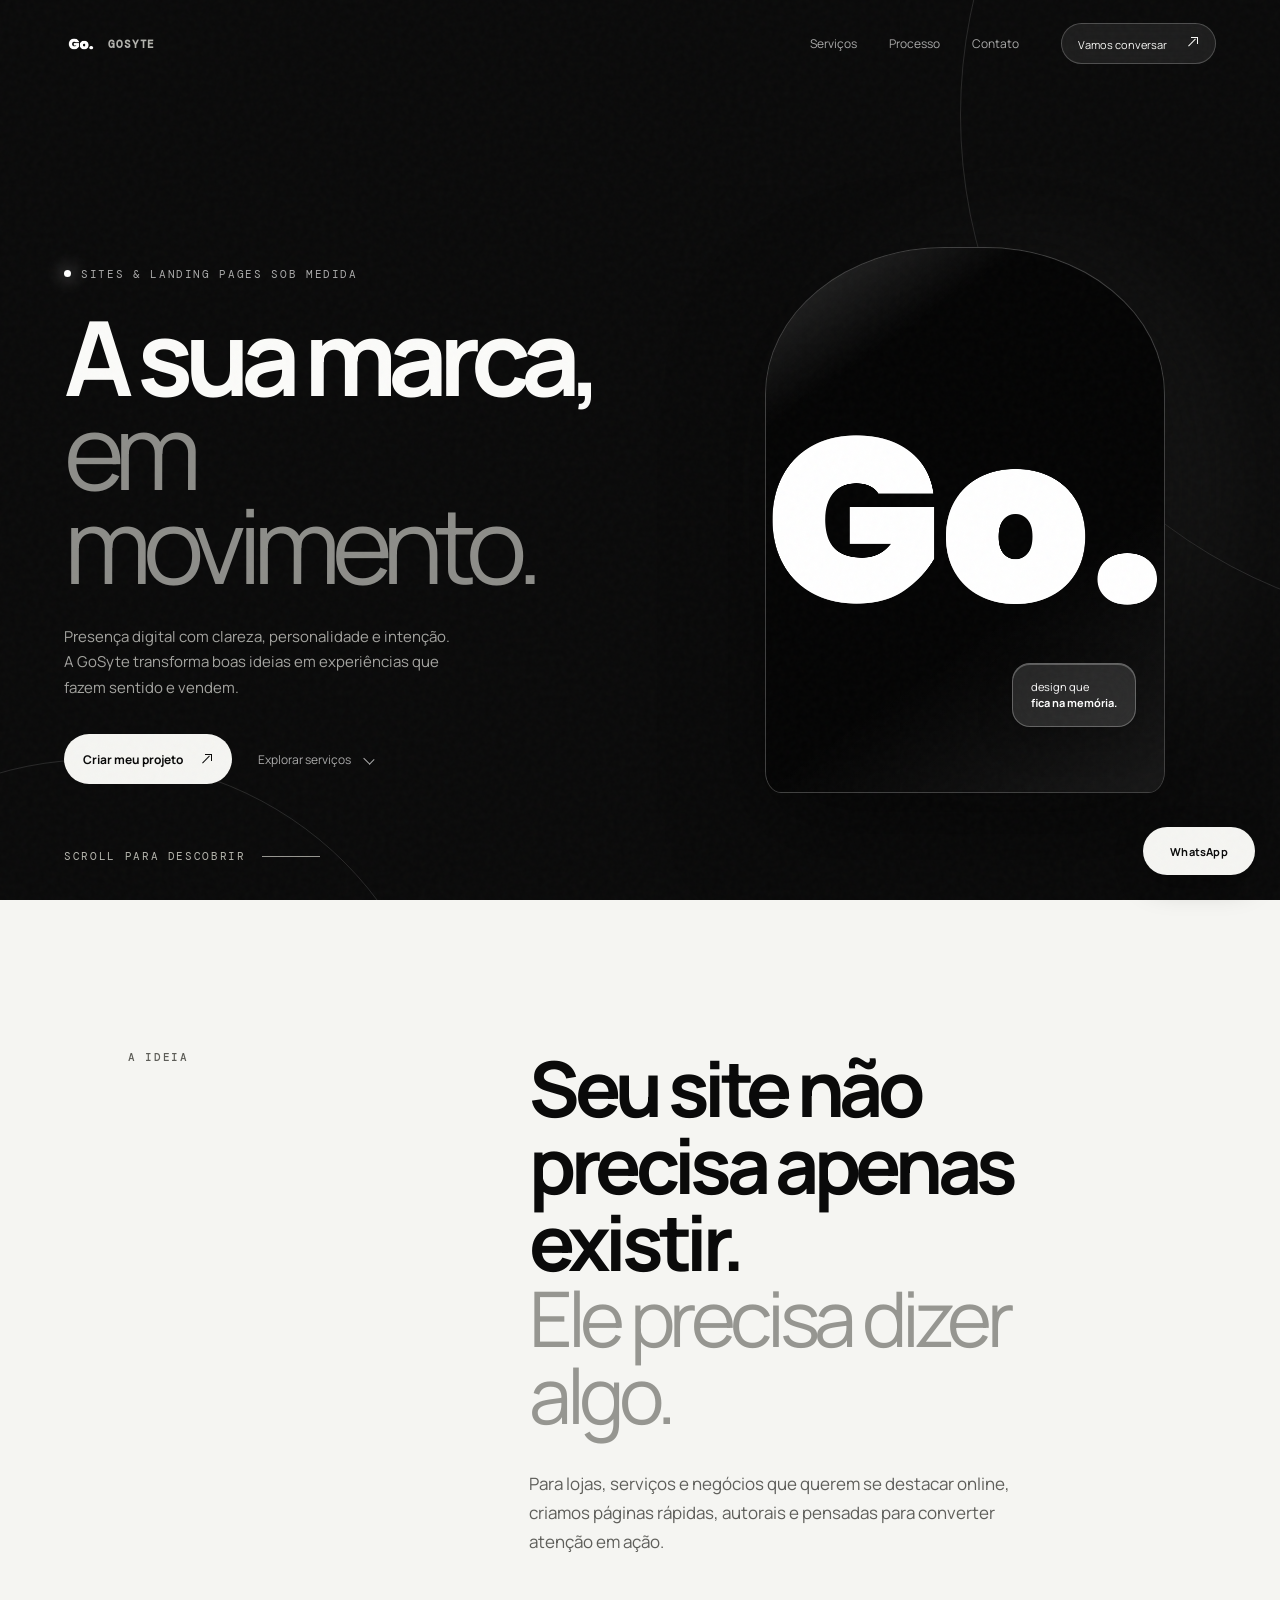
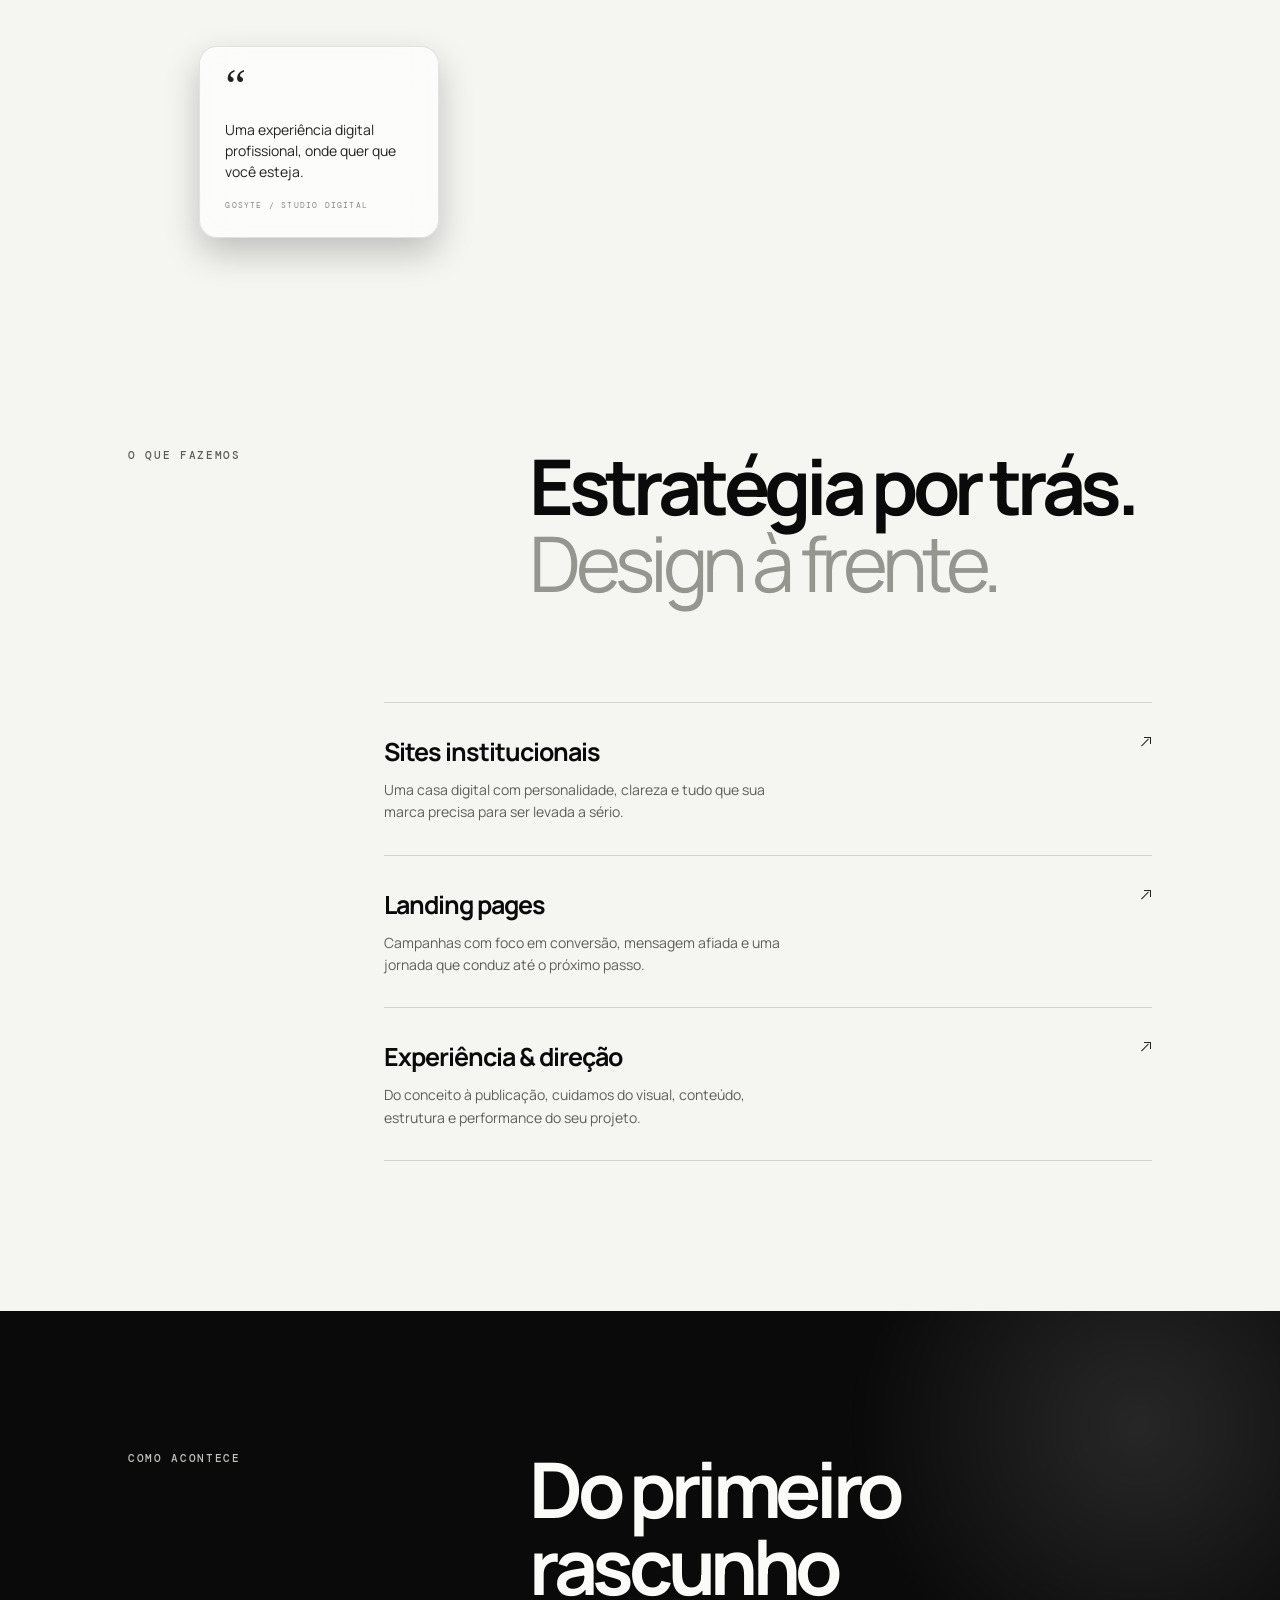
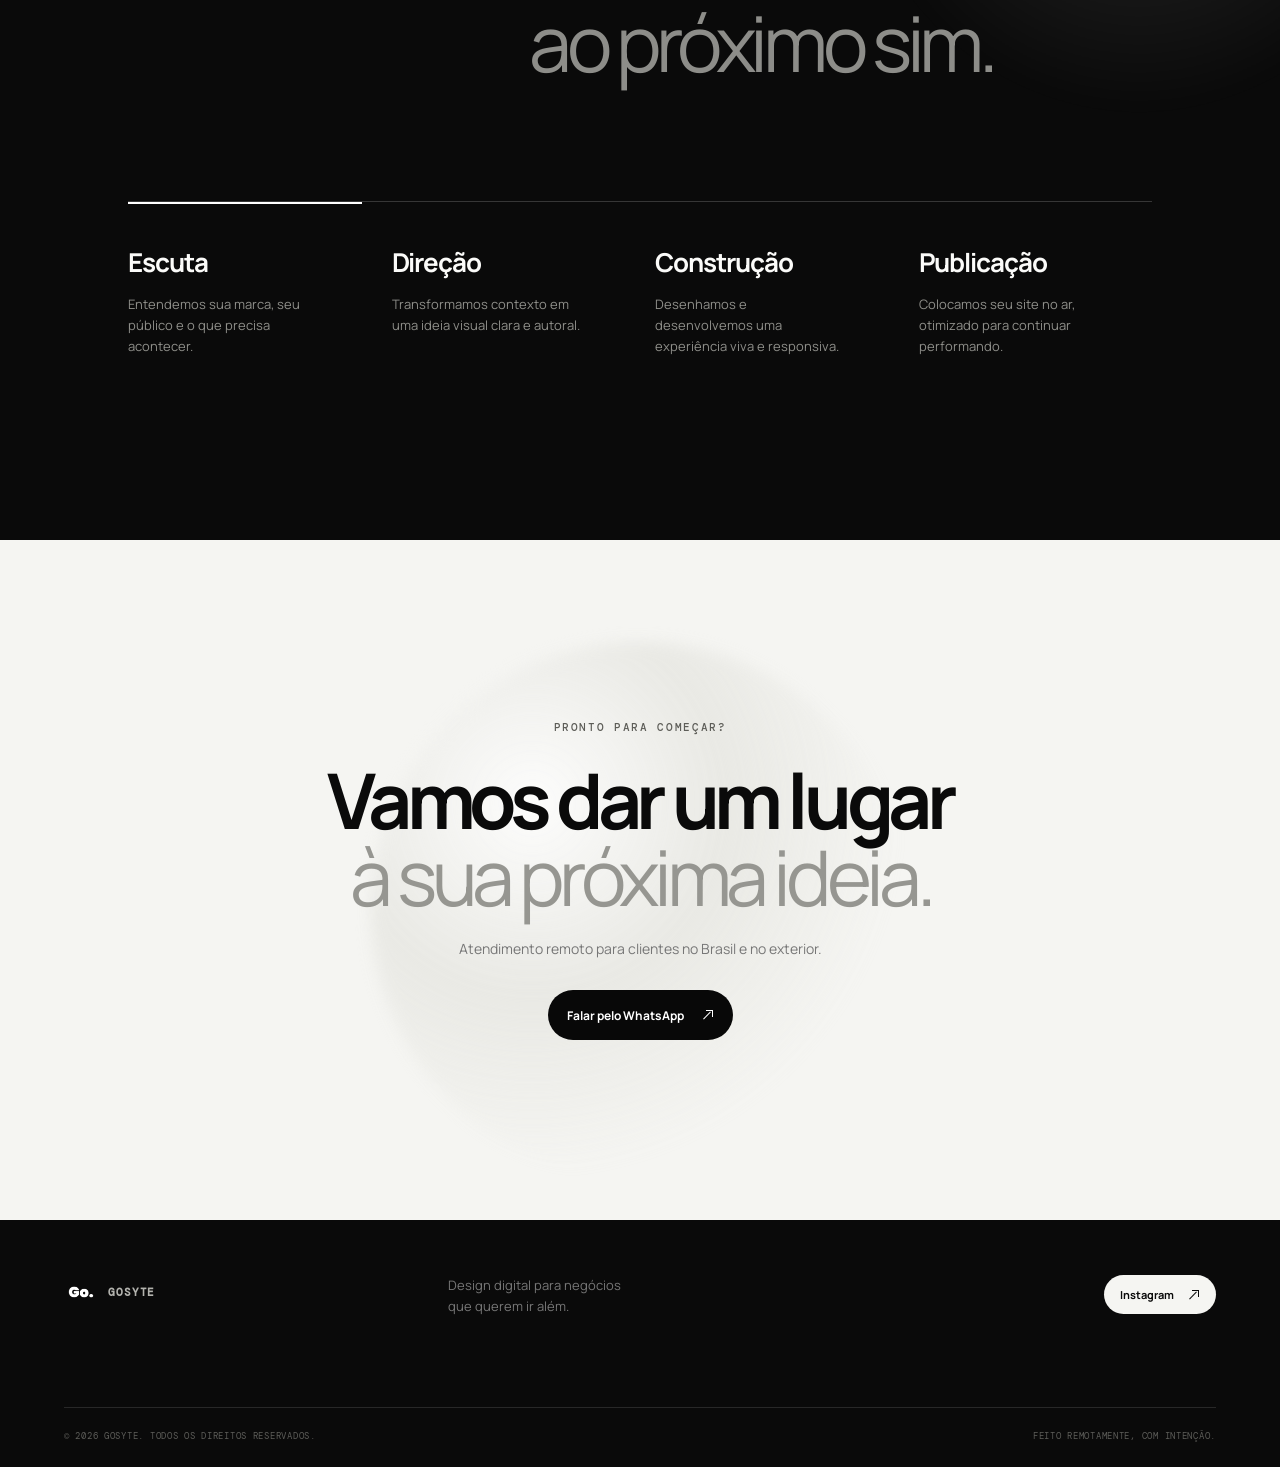
==== commit 9e805300: "Make header and footer logo transparent" ====
--- a/index.html
+++ b/index.html
@@ -17,7 +17,7 @@
     <div class="grain" aria-hidden="true"></div>
     <header class="site-header" data-header>
       <a class="brand" href="#top" aria-label="GoSyte, início">
-        <img class="brand-logo" src="assets/gosyte-logo.png" alt="" aria-hidden="true" />
+        <img class="brand-logo" src="assets/gosyte-mark-transparent.png" alt="" aria-hidden="true" />
         <span class="brand-name">GoSyte</span>
       </a>
       <nav class="nav" aria-label="Navegação principal">
@@ -93,7 +93,7 @@
     </main>
 
     <footer id="contato" class="footer section-dark">
-      <div class="footer-top"><div class="brand brand-footer"><img class="brand-logo" src="assets/gosyte-logo.png" alt="" aria-hidden="true" /><span class="brand-name">GoSyte</span></div><p>Design digital para negócios<br />que querem ir além.</p><a class="footer-instagram" href="https://www.instagram.com/go.syte/" target="_blank" rel="noreferrer">Instagram <span class="arrow-icon" aria-hidden="true"></span></a></div>
+      <div class="footer-top"><div class="brand brand-footer"><img class="brand-logo" src="assets/gosyte-mark-transparent.png" alt="" aria-hidden="true" /><span class="brand-name">GoSyte</span></div><p>Design digital para negócios<br />que querem ir além.</p><a class="footer-instagram" href="https://www.instagram.com/go.syte/" target="_blank" rel="noreferrer">Instagram <span class="arrow-icon" aria-hidden="true"></span></a></div>
       <div class="footer-bottom"><span>© 2026 GoSyte. Todos os direitos reservados.</span><span>Feito remotamente, com intenção.</span></div>
     </footer>
     <a class="floating-whatsapp" href="https://wa.me/558487733324?text=Ol%C3%A1%2C%20quero%20criar%20um%20site%20com%20a%20GoSyte." target="_blank" rel="noreferrer" aria-label="Falar com a GoSyte pelo WhatsApp"><span class="floating-label">WhatsApp</span></a>
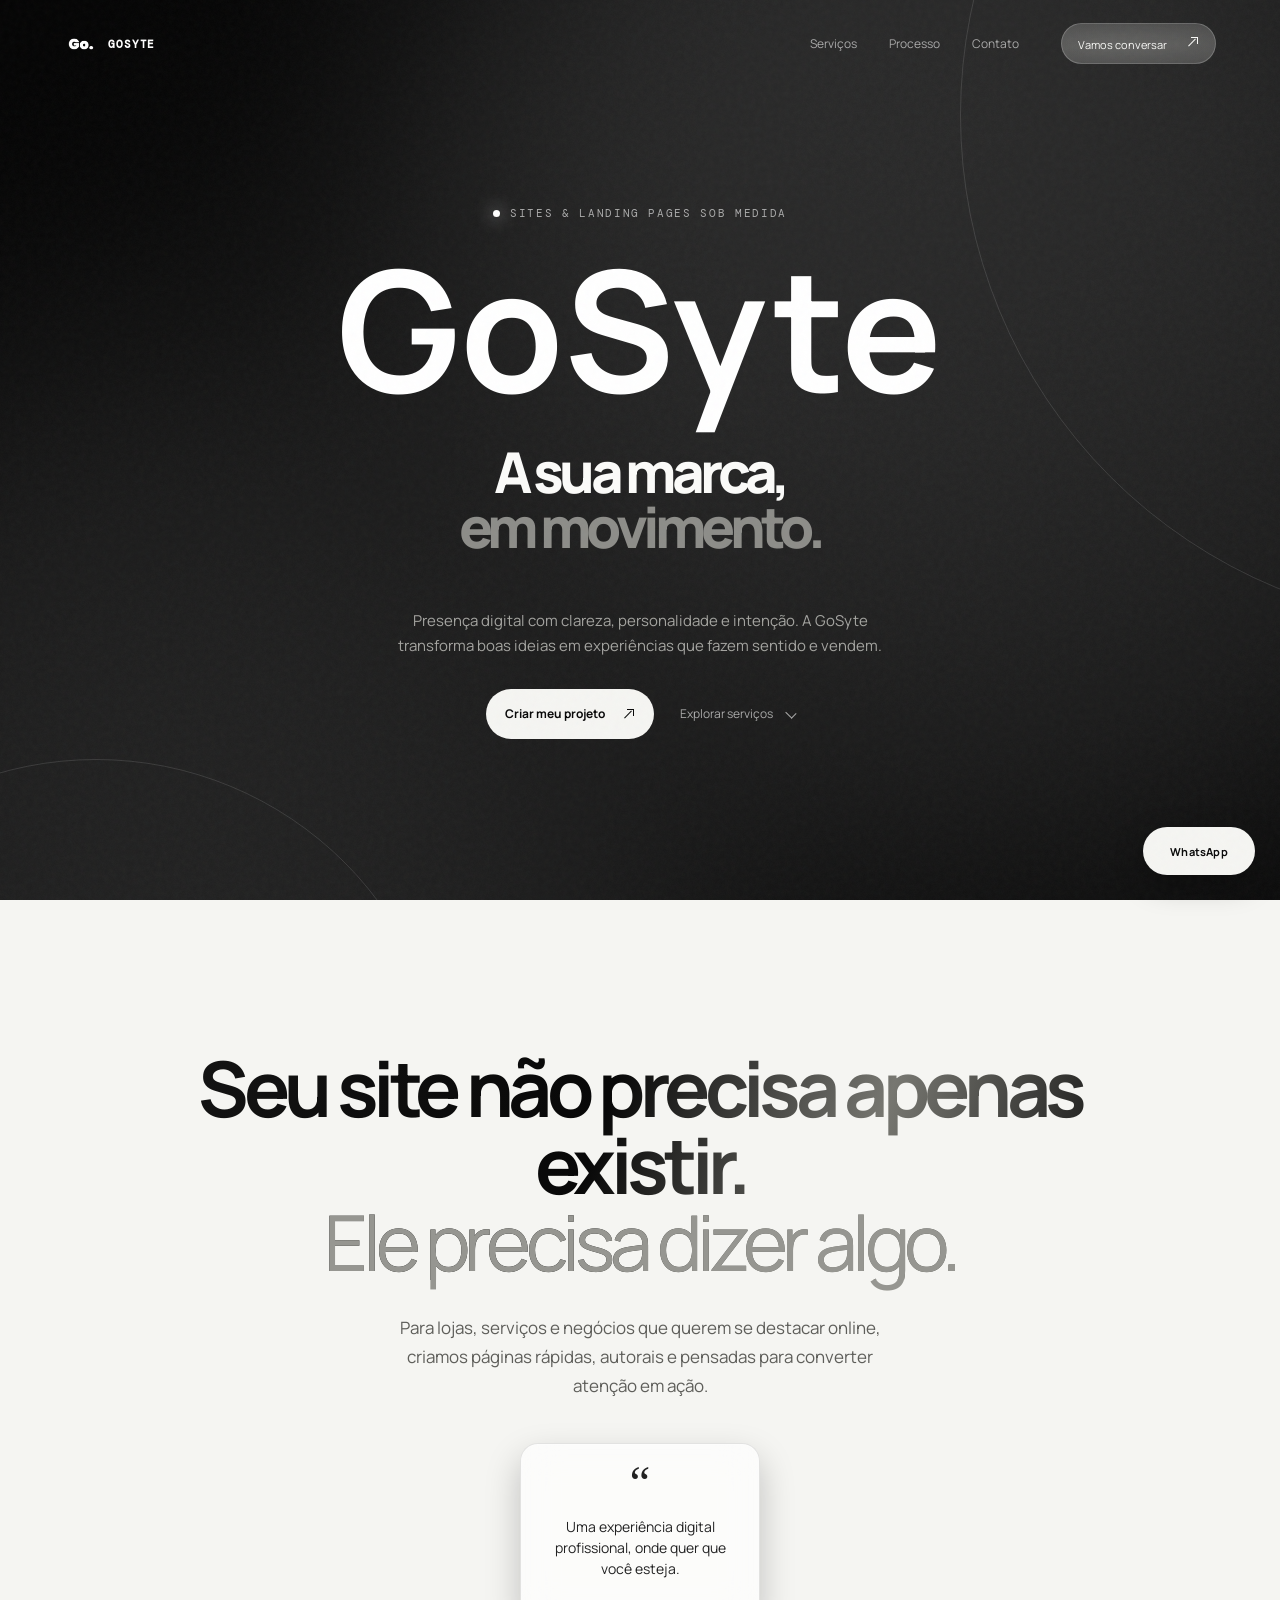
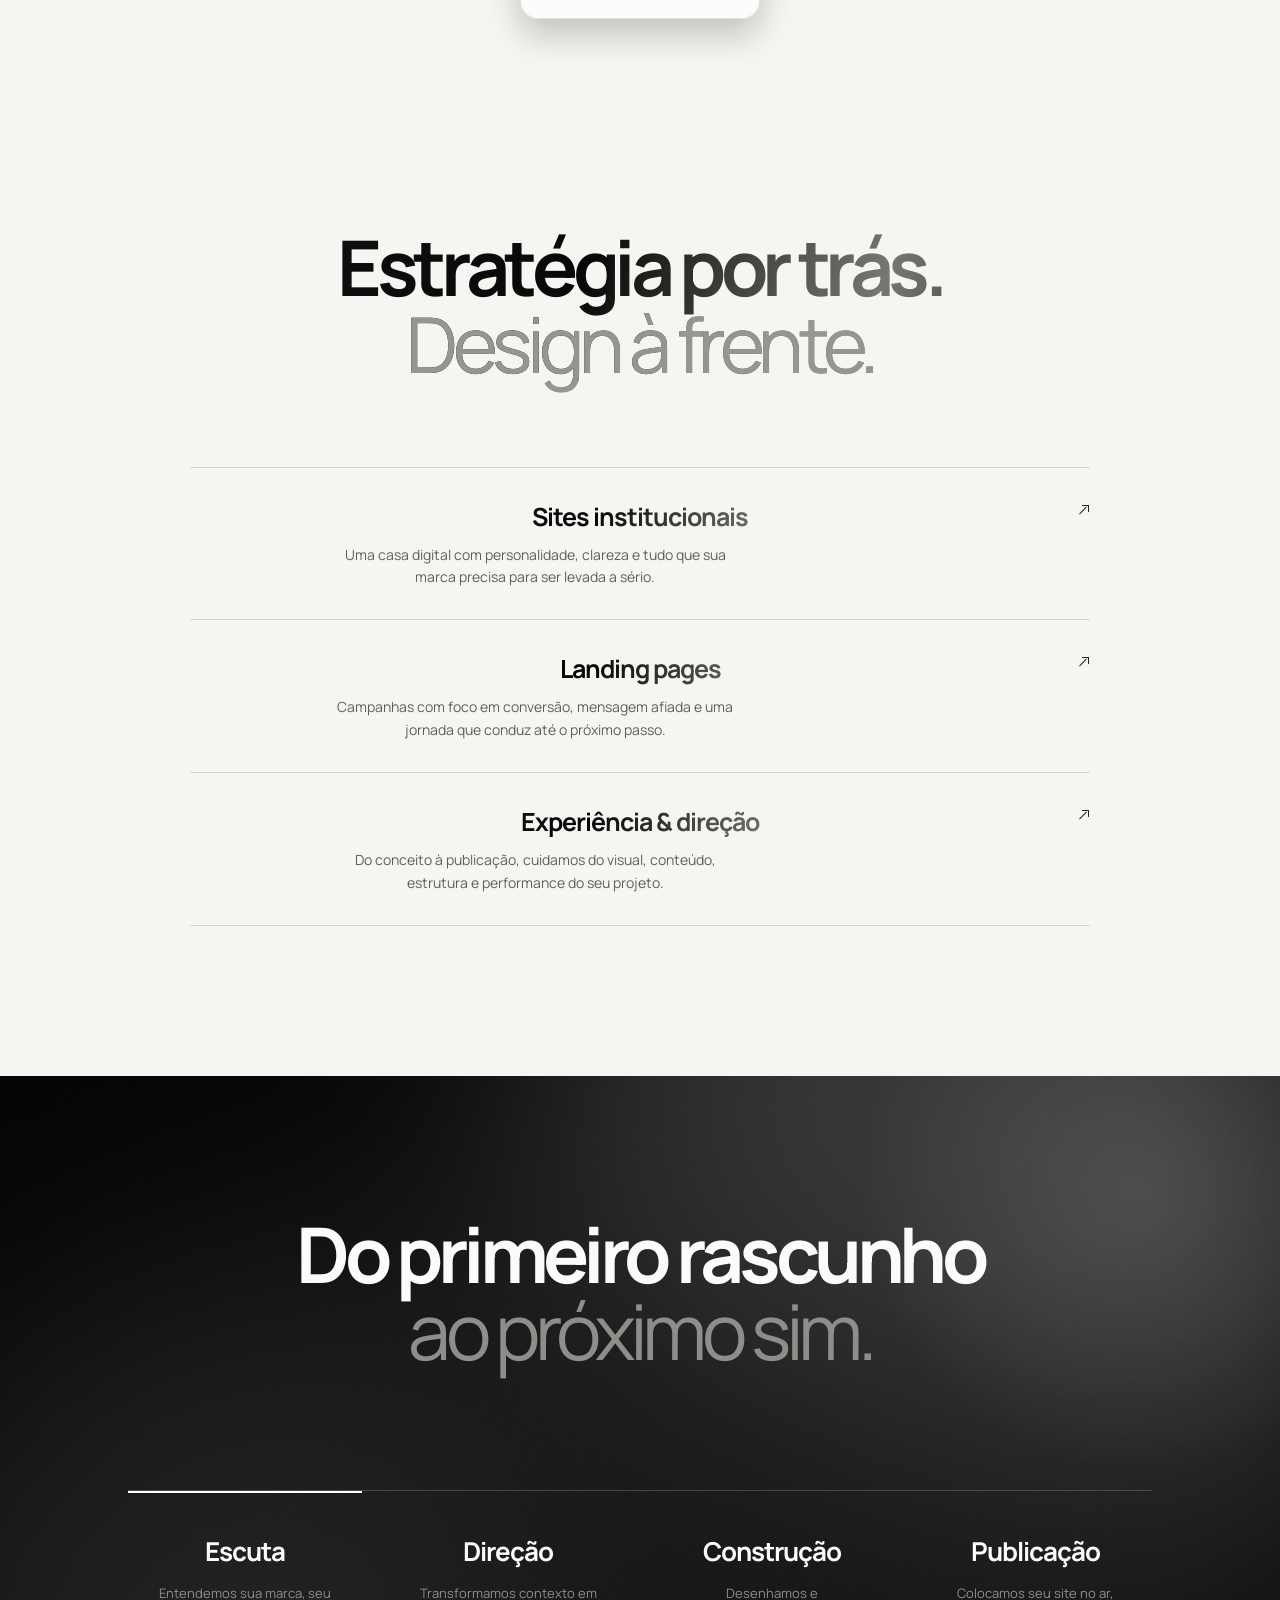
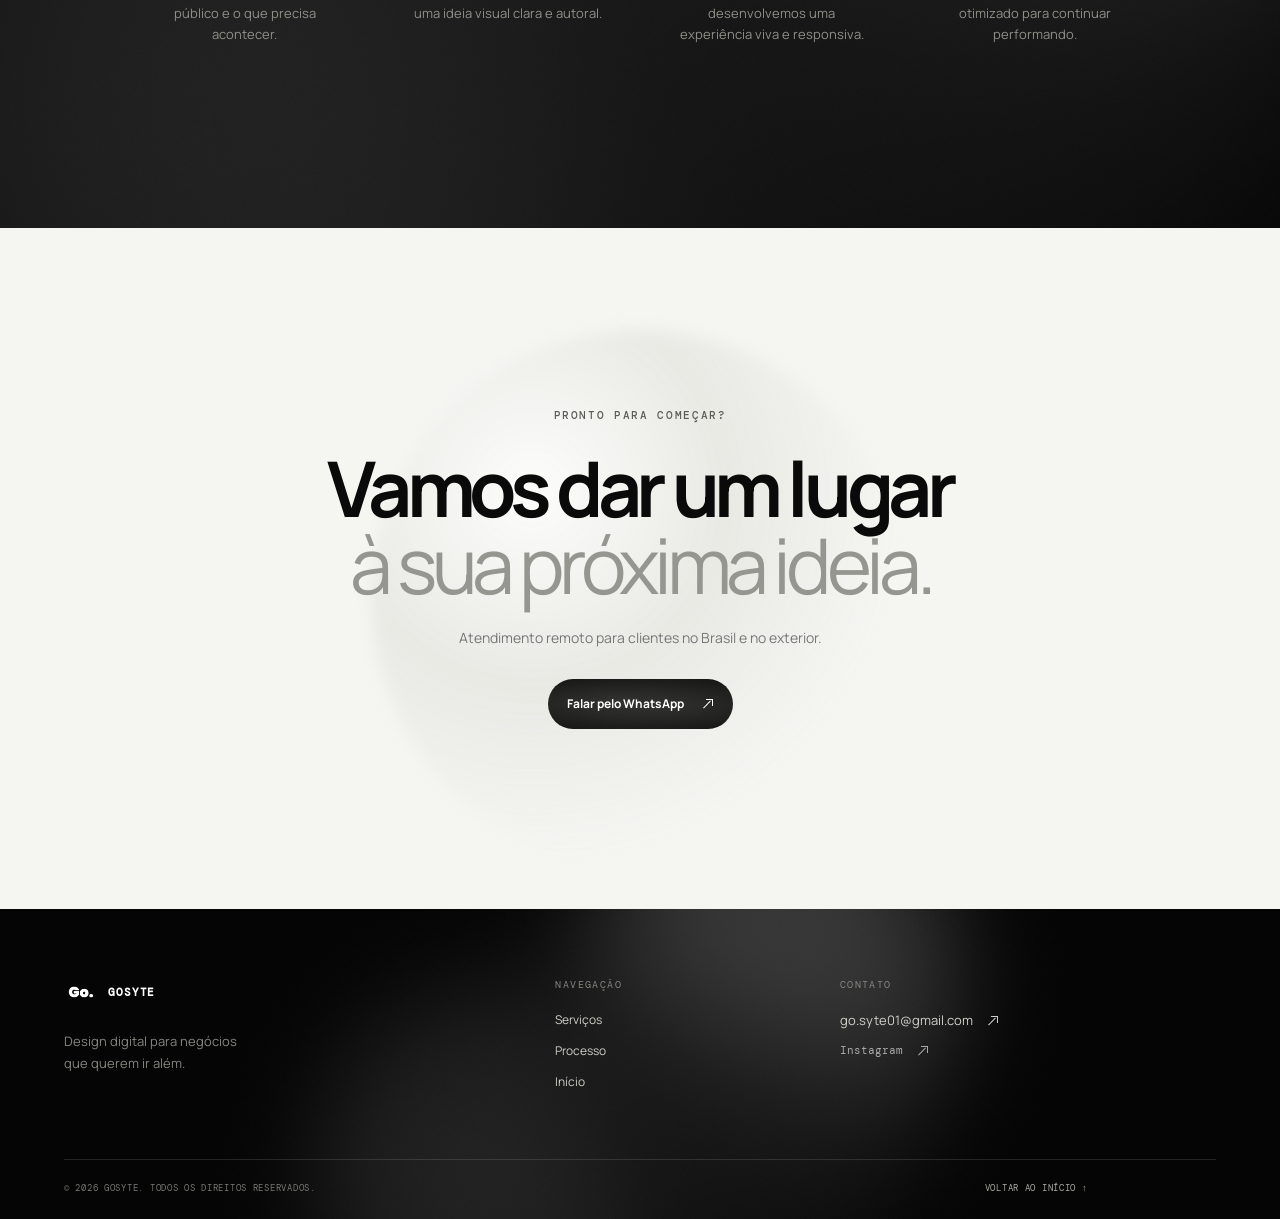
==== commit 91965985: "Refina hero, seções e footer da GoSyte" ====
--- a/index.html
+++ b/index.html
@@ -5,13 +5,15 @@
     <meta name="viewport" content="width=device-width, initial-scale=1.0" />
     <meta name="description" content="GoSyte cria sites e landing pages sob medida para marcas que querem transformar presença digital em crescimento." />
     <meta name="theme-color" content="#080808" />
-    <title>GoSyte — presença digital com intenção</title>
+    <link rel="icon" type="image/png" sizes="256x256" href="assets/gosyte-favicon.png" />
+    <title>GoSyte | Sites e Landing Pages que Convertem</title>
     <link rel="preconnect" href="https://fonts.googleapis.com" />
     <link rel="preconnect" href="https://fonts.gstatic.com" crossorigin />
     <link href="https://fonts.googleapis.com/css2?family=DM+Mono:wght@400;500&family=Manrope:wght@400;500;600;700;800&display=swap" rel="stylesheet" />
     <link rel="stylesheet" href="styles.css" />
     <link rel="stylesheet" href="whatsapp.css" />
     <link rel="stylesheet" href="refinement.css" />
+    <link rel="stylesheet" href="hero-footer-review.css?v=15" />
   </head>
   <body>
     <div class="grain" aria-hidden="true"></div>
@@ -29,40 +31,35 @@
     </header>
 
     <main id="top">
-      <section class="hero section-dark" aria-labelledby="hero-title">
+      <section class="hero section-dark hero-combined" aria-labelledby="hero-title">
         <div class="hero-orbit orbit-one" aria-hidden="true"></div>
         <div class="hero-orbit orbit-two" aria-hidden="true"></div>
-        <div class="hero-copy reveal">
+        <div class="hero-copy hero-copy-centered reveal">
           <p class="eyebrow"><span class="eyebrow-dot"></span>Sites & landing pages sob medida</p>
-          <h1 id="hero-title">A sua marca,<br /><em>em movimento.</em></h1>
+          <h1 id="hero-title" class="hero-heading-drawn" aria-label="GoSyte. A sua marca, em movimento.">
+            <svg class="brand-draw brand-draw-main" viewBox="0 0 860 220" role="img" aria-label="GoSyte">
+              <text x="430" y="176" text-anchor="middle" class="brand-draw-text brand-draw-main-text">GoSyte</text>
+            </svg>
+            <span>A sua marca,<br /><em>em movimento.</em></span>
+          </h1>
           <p class="hero-lede">Presença digital com clareza, personalidade e intenção. A GoSyte transforma boas ideias em experiências que fazem sentido e vendem.</p>
           <div class="hero-actions">
             <a class="button button-light" href="#contato">Criar meu projeto <span class="arrow-icon" aria-hidden="true"></span></a>
             <a class="text-link" href="#servicos">Explorar serviços <span class="chevron-down" aria-hidden="true"></span></a>
           </div>
         </div>
-        <div class="hero-visual reveal delay-1" aria-label="Logomarca GoSyte em composição editorial">
-          <div class="visual-halo"></div>
-          <div class="visual-frame">
-            <img src="assets/gosyte-logo.png" alt="Logomarca GoSyte branca sobre fundo preto" />
-            <div class="visual-glass-note glass-card">design que<br /><strong>fica na memória.</strong></div>
-          </div>
-        </div>
-        <div class="hero-foot reveal delay-2"><span>Scroll para descobrir</span><span class="scroll-line"></span><span>GoSyte®</span></div>
       </section>
 
       <section class="statement section-light reveal" aria-labelledby="statement-title">
-        <div class="section-kicker">a ideia</div>
         <div class="statement-content">
           <h2 id="statement-title">Seu site não precisa apenas existir.<br /><span>Ele precisa dizer algo.</span></h2>
           <p>Para lojas, serviços e negócios que querem se destacar online, criamos páginas rápidas, autorais e pensadas para converter atenção em ação.</p>
         </div>
-        <div class="statement-aside glass-card"><span class="quote-mark">“</span><p>Uma experiência digital profissional, onde quer que você esteja.</p><span class="mini-label">GoSyte / studio digital</span></div>
+        <div class="statement-aside glass-card"><span class="quote-mark">“</span><p>Uma experiência digital profissional, onde quer que você esteja.</p></div>
       </section>
 
       <section id="servicos" class="services section-light" aria-labelledby="services-title">
         <div class="section-heading reveal">
-          <div class="section-kicker">o que fazemos</div>
           <h2 id="services-title">Estratégia por trás.<br /><span>Design à frente.</span></h2>
         </div>
         <div class="services-grid">
@@ -74,7 +71,7 @@
 
       <section id="processo" class="process section-dark" aria-labelledby="process-title">
         <div class="process-glow" aria-hidden="true"></div>
-        <div class="section-heading reveal"><div class="section-kicker">como acontece</div><h2 id="process-title">Do primeiro rascunho<br /><em>ao próximo sim.</em></h2></div>
+        <div class="section-heading reveal"><h2 id="process-title">Do primeiro rascunho<br /><em>ao próximo sim.</em></h2></div>
         <div class="process-track">
           <div class="process-step reveal"><h3>Escuta</h3><p>Entendemos sua marca, seu público e o que precisa acontecer.</p></div>
           <div class="process-step reveal delay-1"><h3>Direção</h3><p>Transformamos contexto em uma ideia visual clara e autoral.</p></div>
@@ -93,11 +90,17 @@
     </main>
 
     <footer id="contato" class="footer section-dark">
-      <div class="footer-top"><div class="brand brand-footer"><img class="brand-logo" src="assets/gosyte-mark-transparent.png" alt="" aria-hidden="true" /><span class="brand-name">GoSyte</span></div><p>Design digital para negócios<br />que querem ir além.</p><a class="footer-instagram" href="https://www.instagram.com/go.syte/" target="_blank" rel="noreferrer">Instagram <span class="arrow-icon" aria-hidden="true"></span></a></div>
-      <div class="footer-bottom"><span>© 2026 GoSyte. Todos os direitos reservados.</span><span>Feito remotamente, com intenção.</span></div>
+      <div class="footer-top">
+        <div class="footer-brand-block"><a class="brand brand-footer" href="#top" aria-label="GoSyte, voltar ao início"><img class="brand-logo" src="assets/gosyte-mark-transparent.png" alt="" aria-hidden="true" /><span class="brand-name">GoSyte</span></a><p>Design digital para negócios<br />que querem ir além.</p></div>
+        <div class="footer-column"><h2>Navegação</h2><a href="#servicos">Serviços</a><a href="#processo">Processo</a><a href="#top">Início</a></div>
+        <div class="footer-column footer-contact"><h2>Contato</h2><a class="footer-email" href="mailto:go.syte01@gmail.com">go.syte01@gmail.com <span class="arrow-icon" aria-hidden="true"></span></a><a class="footer-instagram" href="https://www.instagram.com/go.syte/" target="_blank" rel="noreferrer">Instagram <span class="arrow-icon" aria-hidden="true"></span></a></div>
+      </div>
+      <div class="footer-bottom"><span>© 2026 GoSyte. Todos os direitos reservados.</span><a href="#top">Voltar ao início ↑</a></div>
     </footer>
     <a class="floating-whatsapp" href="https://wa.me/558487733324?text=Ol%C3%A1%2C%20quero%20criar%20um%20site%20com%20a%20GoSyte." target="_blank" rel="noreferrer" aria-label="Falar com a GoSyte pelo WhatsApp"><span class="floating-label">WhatsApp</span></a>
     <script src="script.js"></script>
+    <script src="hero-footer-review.js?v=4"></script>
   </body>
 </html>
 
+
--- a/hero-footer-review.css
+++ b/hero-footer-review.css
@@ -0,0 +1,256 @@
+.section-dark { position: relative; isolation: isolate; }
+.section-shader {
+  position: absolute;
+  inset: 0;
+  z-index: 0;
+  width: 100%;
+  height: 100%;
+  opacity: .48;
+  pointer-events: none;
+}
+
+.hero-copy,
+.hero-visual,
+.hero-foot { z-index: 1; }
+
+.hero-combined {
+  display: flex;
+  min-height: 100svh;
+  align-items: center;
+  justify-content: center;
+  padding: 106px 5vw 72px;
+  isolation: isolate;
+}
+.hero-copy-centered {
+  display: flex;
+  width: min(100%, 980px);
+  max-width: 980px;
+  flex-direction: column;
+  align-items: center;
+  text-align: center;
+}
+.hero-copy-centered .eyebrow { justify-content: center; margin-bottom: 16px; }
+.hero-copy-centered .hero-lede { max-width: 510px; margin: 22px auto 30px; }
+.hero-copy-centered .hero-actions { justify-content: center; }
+.hero-combined .hero-foot { z-index: 2; }
+.footer-top, .footer-bottom { position: relative; z-index: 1; }
+
+.brand-logo { display: block; width: 34px; height: 34px; flex: 0 0 34px; object-fit: contain; }
+.brand-name { color: #fff; }
+
+.hero-combined h1 { width: 100%; font-size: clamp(40px, 4.4vw, 58px); line-height: .98; font-weight: 800; }
+.hero-combined h1 em { white-space: nowrap; font-weight: 800; }
+
+.visual-glass-note {
+  min-width: 206px;
+  padding: 12px 15px 14px;
+}
+
+.brand-draw {
+  display: block;
+  width: min(100%, 178px);
+  height: 38px;
+  overflow: visible;
+  margin: 0 0 3px -2px;
+}
+
+.brand-draw-text {
+  fill: #fff;
+  stroke: none;
+  font: 700 190px Manrope, Arial, sans-serif;
+  letter-spacing: 0;
+}
+
+.hero-heading-drawn { display: flex; flex-direction: column; gap: 3px; }
+.brand-draw-main { width: min(82vw, 760px); height: auto; min-height: 0; overflow: visible; margin: 0 auto 10px; }
+.brand-draw-main-text { fill: #fff; stroke: none; }
+.hero-heading-drawn > span { display: block; }
+.visual-glass-note { min-width: 0; }
+
+.brand-draw.is-ready .brand-draw-main-text {
+  clip-path: inset(0 100% 0 0);
+  animation: write-gosyte 3.6s cubic-bezier(.35,0,.2,1) .2s forwards;
+}
+.hero-copy.reveal { transition-duration: 1.25s; transition-delay: .15s; }
+
+@keyframes write-gosyte { to { clip-path: inset(0 0 0 0); } }
+
+.footer { padding-top: 66px; }
+.footer-top {
+  grid-template-columns: minmax(220px, 1.2fr) minmax(120px, .65fr) minmax(250px, 1fr);
+  gap: 40px;
+  padding-bottom: 68px;
+}
+.footer-brand-block p {
+  margin: 21px 0 0;
+  color: #858580;
+  font-size: 13px;
+  line-height: 1.7;
+}
+.footer-column { display: flex; flex-direction: column; align-items: flex-start; gap: 13px; }
+.footer-column h2 {
+  margin: 3px 0 7px;
+  color: #858580;
+  font: 10px 'DM Mono', monospace;
+  letter-spacing: .14em;
+  text-transform: uppercase;
+}
+.footer-column > a {
+  color: #d0d0ca;
+  font-size: 12px;
+  line-height: 1.5;
+  transition: color .2s ease;
+}
+.footer-column > a:hover { color: #fff; }
+.footer-column .footer-email {
+  display: inline-flex;
+  align-items: center;
+  gap: 12px;
+  font-size: 13px;
+}
+.footer-column .footer-instagram {
+  justify-self: auto;
+  padding: 0;
+  background: transparent;
+  color: #aaa;
+  font: 11px 'DM Mono', monospace;
+}
+.footer-column .footer-instagram:hover { background: transparent; color: #fff; transform: none; }
+.footer-column .footer-instagram .arrow-icon,
+.footer-column .footer-email .arrow-icon { width: 12px; height: 12px; }
+.footer-bottom { align-items: center; color: #777772; font-size: 9px; }
+.footer-bottom a { margin-right: 128px; color: #aaa9a3; transition: color .2s ease; }
+.footer-bottom a:hover { color: #fff; }
+
+/* Plasma mais profundo: o movimento aparece como carvão sobre o preto. */
+.section-shader { opacity: .48; }
+
+/* A mesma luz atravessa superfícies escuras e a tipografia preta. */
+.button-dark,
+.header-cta {
+  background-size: 230% 230%, 190% 190%, auto;
+  background-position: 8% 45%, 92% 55%, 0 0;
+  background-repeat: no-repeat;
+  animation: plasma-surface 8.5s ease-in-out infinite alternate;
+}
+.button-dark {
+  background-color: #080808;
+  background-image:
+    radial-gradient(ellipse at 20% 45%, rgba(190,190,182,.18), transparent 48%),
+    radial-gradient(ellipse at 82% 58%, rgba(130,130,124,.14), transparent 52%);
+}
+.header-cta {
+  background-image:
+    radial-gradient(ellipse at 18% 48%, rgba(205,205,198,.17), transparent 48%),
+    radial-gradient(ellipse at 83% 54%, rgba(140,140,134,.12), transparent 52%),
+    linear-gradient(rgba(255,255,255,.08),rgba(255,255,255,.08));
+}
+.section-light .statement-content h2,
+.section-light .section-heading h2,
+.section-light .closing h2,
+.section-light .service-item h3 {
+  background-image: linear-gradient(108deg, #080808 0%, #080808 30%, #5e5e59 43%, #141414 56%, #080808 76%, #777771 88%, #080808 100%);
+  background-size: 240% 100%;
+  background-position: 100% 50%;
+  background-clip: text;
+  -webkit-background-clip: text;
+  -webkit-text-fill-color: transparent;
+  animation: plasma-ink 7.5s ease-in-out infinite alternate;
+}
+.section-light .statement-content h2 span,
+.section-light .section-heading h2 span,
+.section-light .closing h2 span {
+  -webkit-text-fill-color: #969691;
+}
+@keyframes plasma-surface {
+  from { background-position: 0% 45%, 100% 55%, 0 0; }
+  to { background-position: 100% 55%, 0% 45%, 0 0; }
+}
+@keyframes plasma-ink {
+  from { background-position: 100% 50%; }
+  to { background-position: 0% 50%; }
+}
+
+@media (max-width: 800px) {
+  .section-shader { opacity: .38; }
+  .hero-combined { min-height: 100svh; padding: 112px 20px 84px; }
+  .hero-copy-centered { width: 100%; }
+  .hero-combined h1 { font-size: clamp(38px, 10vw, 54px); }
+  .brand-draw-main { width: min(90vw, 620px); margin-bottom: 14px; }
+  .hero-copy-centered .hero-lede { max-width: 350px; margin: 18px auto 26px; }
+  .hero-copy-centered .hero-actions { flex-wrap: wrap; gap: 18px; }
+  .footer { padding: 45px 20px 22px; }
+  .footer-top {
+    grid-template-columns: minmax(0, 1fr) minmax(0, 1fr);
+    gap: 38px 20px;
+    padding-bottom: 44px;
+  }
+  .footer-brand-block { grid-column: 1 / -1; }
+  .footer-brand-block p { margin-top: 13px; }
+  .footer-contact { grid-column: 1 / -1; }
+  .footer-bottom { display: flex; flex-wrap: wrap; gap: 10px 20px; line-height: 1.6; }
+}
+
+@media (prefers-reduced-motion: reduce) {
+  .button-dark, .header-cta,
+  .section-light .statement-content h2,
+  .section-light .section-heading h2,
+  .section-light .closing h2,
+  .section-light .service-item h3 { animation: none; }
+}
+
+/* Remove o apoio em micro-rótulos e dá protagonismo central ao conteúdo. */
+.statement {
+  display: flex;
+  flex-direction: column;
+  align-items: center;
+  gap: 42px;
+  text-align: center;
+}
+.statement-content { width: min(100%, 940px); }
+.statement-content h2 { margin-inline: auto; }
+.statement-content p { margin: 34px auto 0; }
+.statement-aside {
+  align-self: center;
+  justify-self: center;
+  width: min(100%, 340px);
+  text-align: center;
+}
+.services .section-heading,
+.process .section-heading {
+  display: block;
+  text-align: center;
+}
+.services .section-heading h2,
+.process .section-heading h2 { margin-inline: auto; }
+.services-grid {
+  width: min(100%, 900px);
+  margin: 84px auto 0;
+}
+.service-item {
+  position: relative;
+  display: block;
+  padding: 31px 56px;
+  text-align: center;
+}
+.service-item > div { max-width: 620px; margin-inline: auto; }
+.service-item:hover { padding-left: 56px; }
+.service-arrow { position: absolute; top: 34px; right: 0; }
+.process-track { max-width: 1100px; margin-inline: auto; }
+.process-step { text-align: center; }
+.process-step p { margin-inline: auto; }
+
+@media (max-width: 800px) {
+  .statement { gap: 34px; }
+  .statement-content p { margin-top: 26px; }
+  .services-grid { margin-top: 64px; }
+  .service-item { padding: 26px 32px; }
+  .service-item:hover { padding-left: 32px; }
+  .service-arrow { top: 28px; right: 0; }
+  .process-track { margin-top: 78px; }
+}
+
+@media (prefers-reduced-motion: reduce) {
+  .brand-draw.is-ready .brand-draw-main-text { animation: none; clip-path: none; }
+}
+
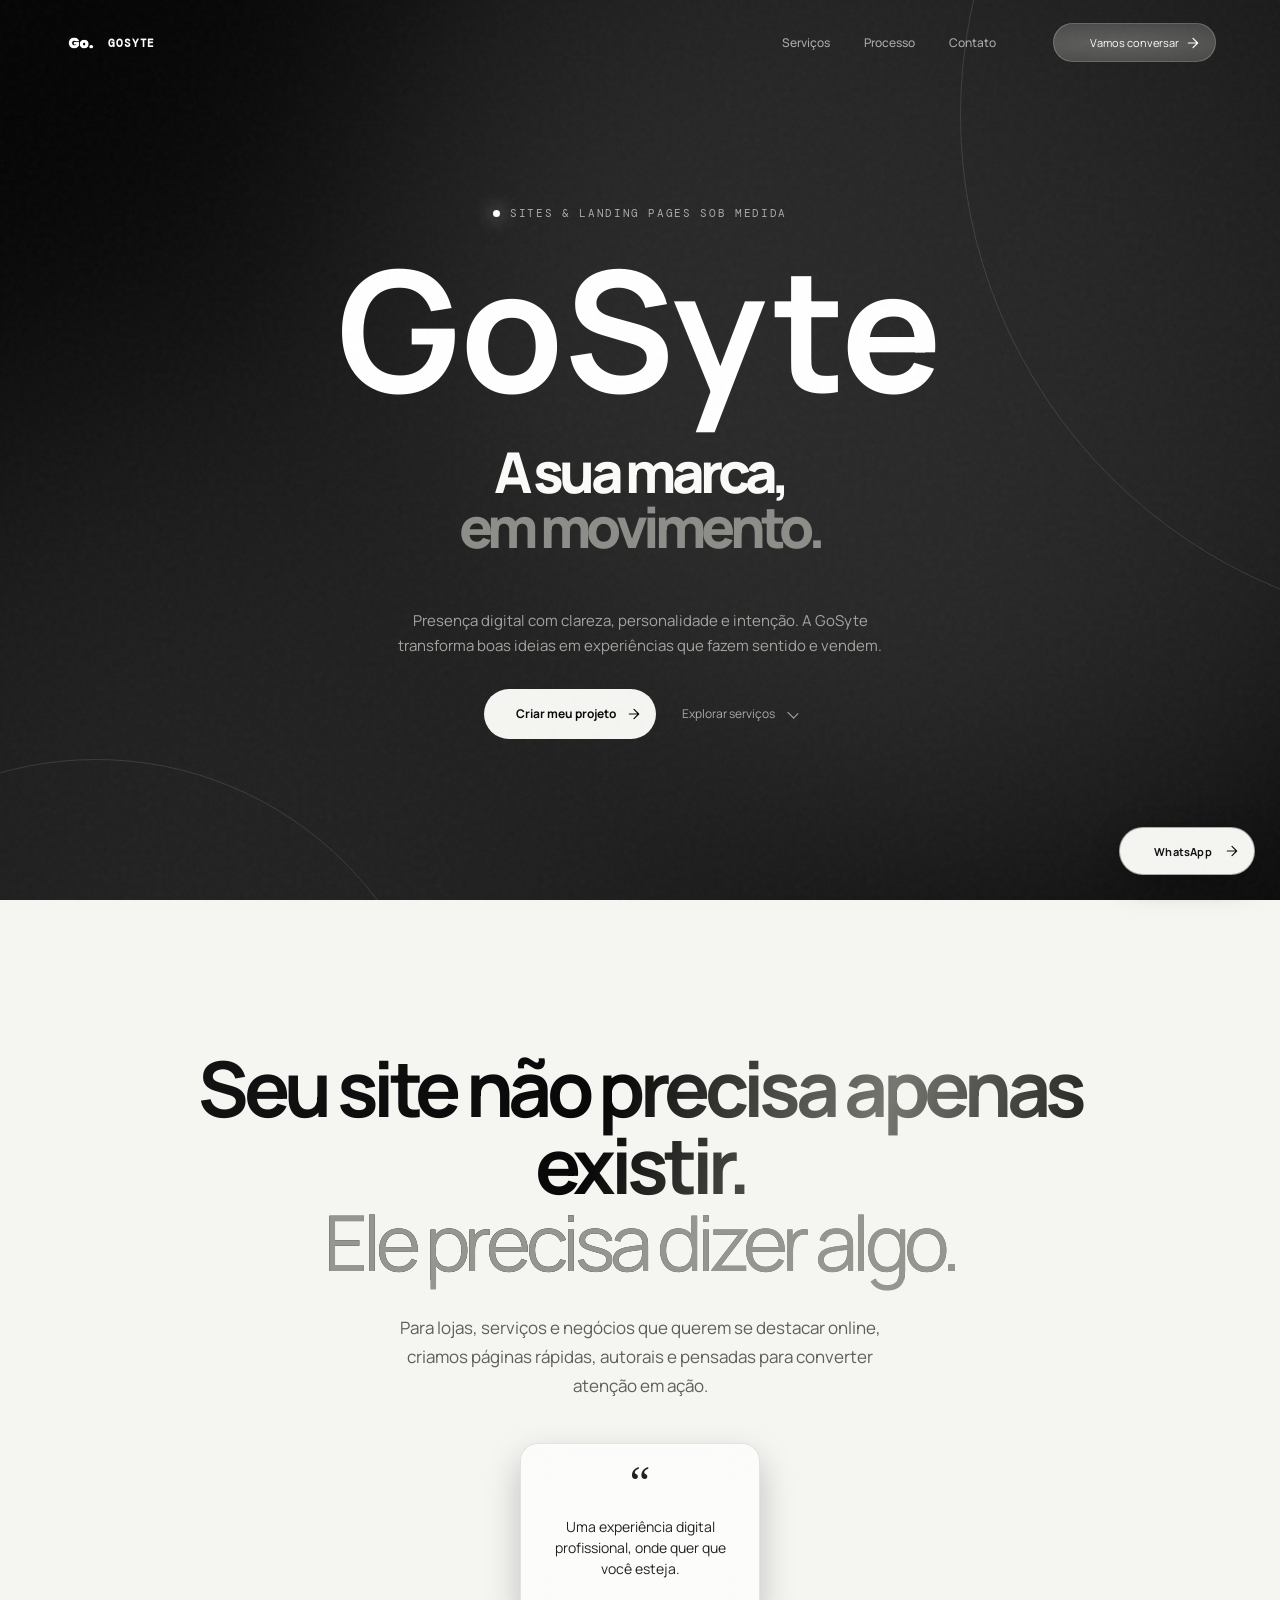
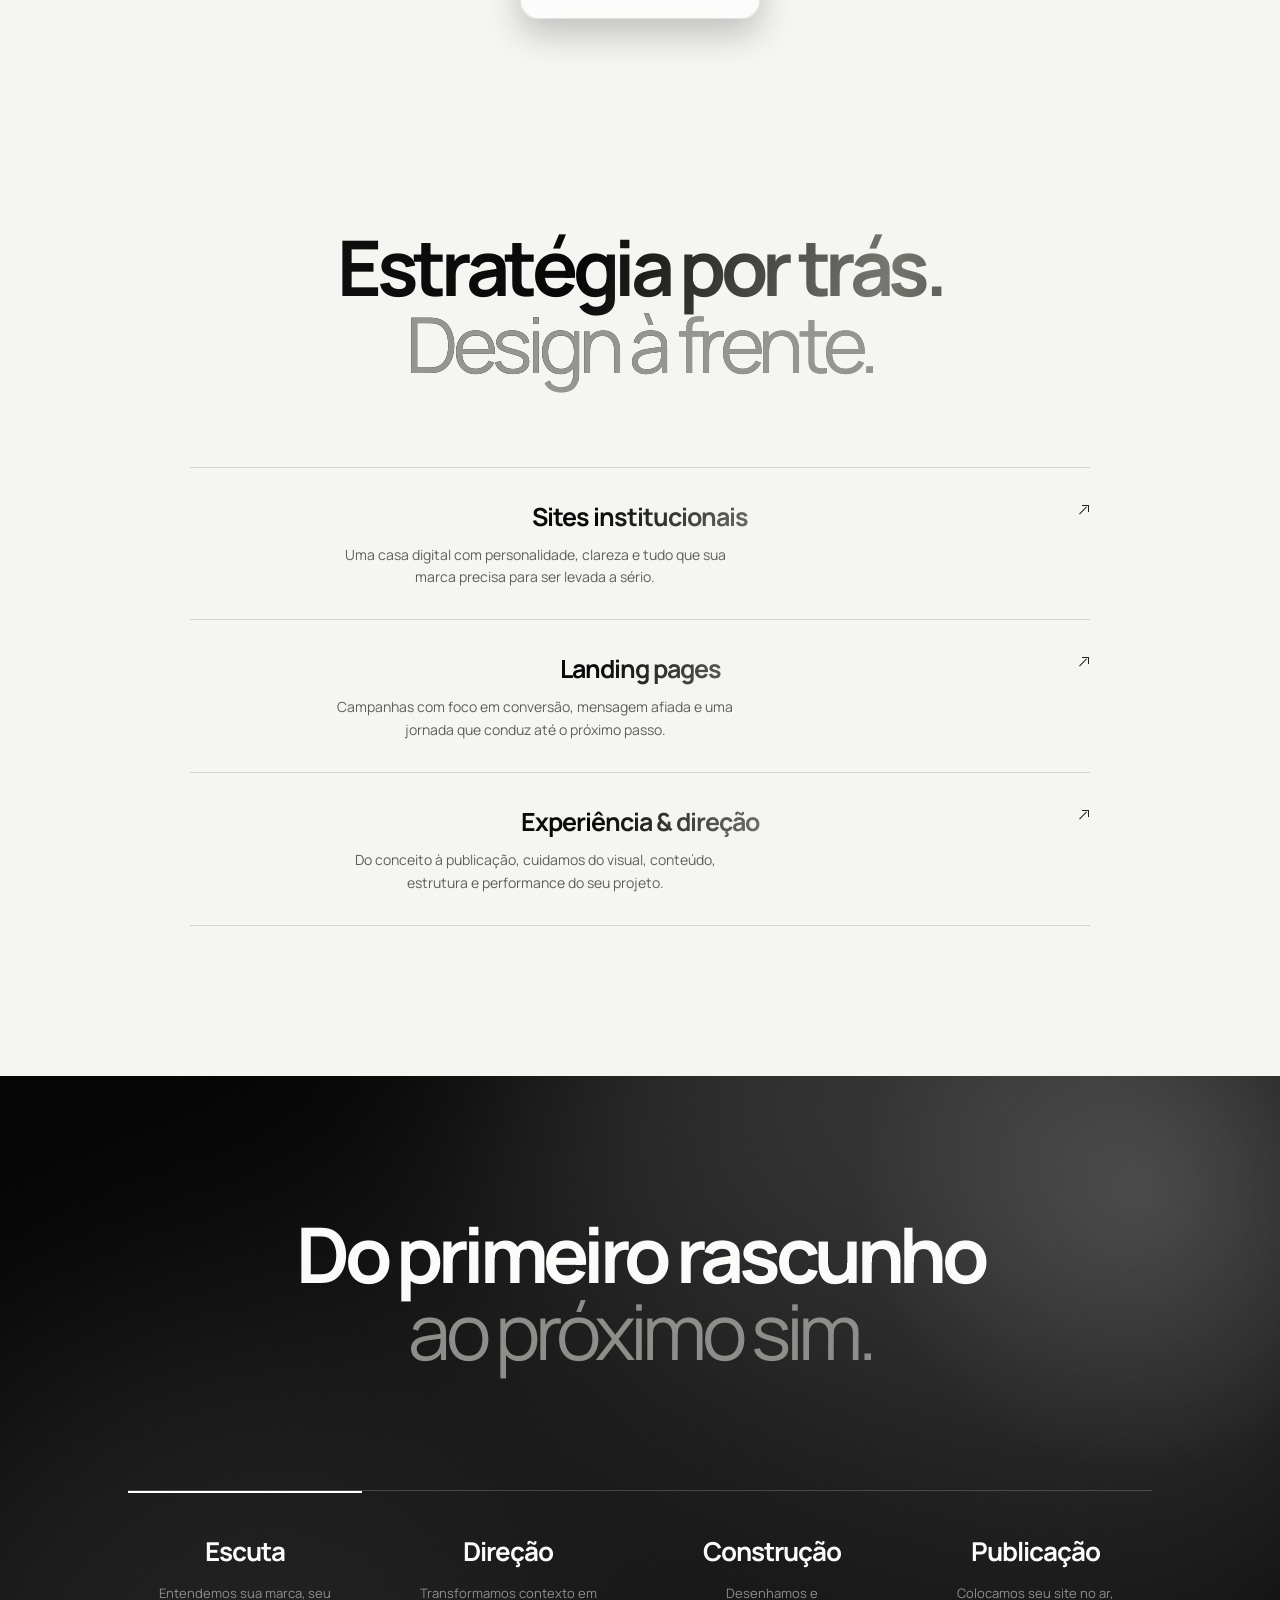
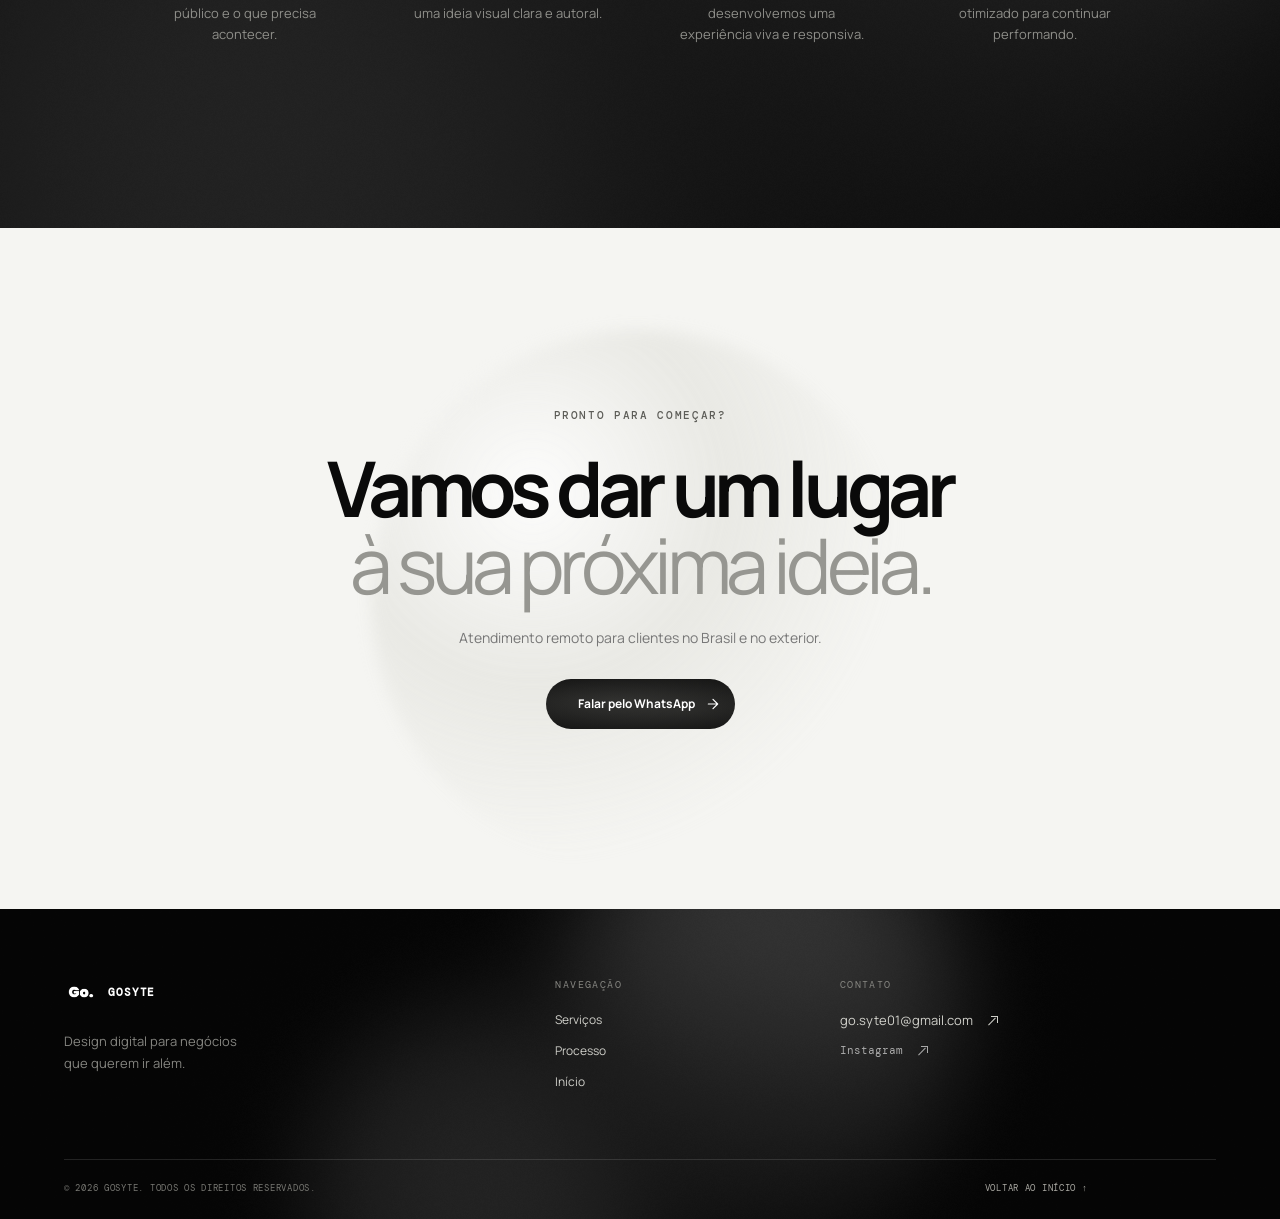
==== commit 92dc7d88: "Refina botões e navegação da GoSyte" ====
--- a/index.html
+++ b/index.html
@@ -13,7 +13,7 @@
     <link rel="stylesheet" href="styles.css" />
     <link rel="stylesheet" href="whatsapp.css" />
     <link rel="stylesheet" href="refinement.css" />
-    <link rel="stylesheet" href="hero-footer-review.css?v=15" />
+    <link rel="stylesheet" href="hero-footer-review.css?v=21" />
   </head>
   <body>
     <div class="grain" aria-hidden="true"></div>
@@ -23,11 +23,18 @@
         <span class="brand-name">GoSyte</span>
       </a>
       <nav class="nav" aria-label="Navegação principal">
-        <a href="#servicos">Serviços</a>
-        <a href="#processo">Processo</a>
-        <a href="#contato">Contato</a>
+        <ul class="nav-list">
+          <li><a class="nav-trigger" href="#servicos">Serviços</a></li>
+          <li><a class="nav-trigger" href="#processo">Processo</a></li>
+          <li><a class="nav-trigger" href="#contato">Contato</a></li>
+        </ul>
       </nav>
-      <a class="header-cta glass-pill" href="https://wa.me/558487733324?text=Ol%C3%A1%2C%20quero%20criar%20um%20site%20com%20a%20GoSyte." target="_blank" rel="noreferrer">Vamos conversar <span class="arrow-icon" aria-hidden="true"></span></a>
+      <a class="header-cta glass-pill flow-cta flow-cta-glass" href="https://wa.me/558487733324?text=Ol%C3%A1%2C%20quero%20criar%20um%20site%20com%20a%20GoSyte." target="_blank" rel="noreferrer" aria-label="Vamos conversar pelo WhatsApp">
+        <svg class="flow-cta-arrow flow-cta-arrow-in" viewBox="0 0 24 24" aria-hidden="true"><path d="M5 12h14m-7-7 7 7-7 7" /></svg>
+        <span class="flow-cta-label">Vamos conversar</span>
+        <span class="flow-cta-circle" aria-hidden="true"></span>
+        <svg class="flow-cta-arrow flow-cta-arrow-out" viewBox="0 0 24 24" aria-hidden="true"><path d="M5 12h14m-7-7 7 7-7 7" /></svg>
+      </a>
     </header>
 
     <main id="top">
@@ -44,7 +51,12 @@
           </h1>
           <p class="hero-lede">Presença digital com clareza, personalidade e intenção. A GoSyte transforma boas ideias em experiências que fazem sentido e vendem.</p>
           <div class="hero-actions">
-            <a class="button button-light" href="#contato">Criar meu projeto <span class="arrow-icon" aria-hidden="true"></span></a>
+            <a class="button button-light flow-cta flow-cta-light" href="#contato">
+              <svg class="flow-cta-arrow flow-cta-arrow-in" viewBox="0 0 24 24" aria-hidden="true"><path d="M5 12h14m-7-7 7 7-7 7" /></svg>
+              <span class="flow-cta-label">Criar meu projeto</span>
+              <span class="flow-cta-circle" aria-hidden="true"></span>
+              <svg class="flow-cta-arrow flow-cta-arrow-out" viewBox="0 0 24 24" aria-hidden="true"><path d="M5 12h14m-7-7 7 7-7 7" /></svg>
+            </a>
             <a class="text-link" href="#servicos">Explorar serviços <span class="chevron-down" aria-hidden="true"></span></a>
           </div>
         </div>
@@ -85,7 +97,12 @@
         <div class="section-kicker">pronto para começar?</div>
         <h2 id="closing-title">Vamos dar um lugar<br /><span>à sua próxima ideia.</span></h2>
         <p>Atendimento remoto para clientes no Brasil e no exterior.</p>
-        <a class="button button-dark" href="https://wa.me/558487733324?text=Ol%C3%A1%2C%20quero%20conversar%20sobre%20um%20projeto%20com%20a%20GoSyte." target="_blank" rel="noreferrer">Falar pelo WhatsApp <span class="arrow-icon" aria-hidden="true"></span></a>
+        <a class="button button-dark flow-cta flow-cta-dark" href="https://wa.me/558487733324?text=Ol%C3%A1%2C%20quero%20conversar%20sobre%20um%20projeto%20com%20a%20GoSyte." target="_blank" rel="noreferrer">
+          <svg class="flow-cta-arrow flow-cta-arrow-in" viewBox="0 0 24 24" aria-hidden="true"><path d="M5 12h14m-7-7 7 7-7 7" /></svg>
+          <span class="flow-cta-label">Falar pelo WhatsApp</span>
+          <span class="flow-cta-circle" aria-hidden="true"></span>
+          <svg class="flow-cta-arrow flow-cta-arrow-out" viewBox="0 0 24 24" aria-hidden="true"><path d="M5 12h14m-7-7 7 7-7 7" /></svg>
+        </a>
       </section>
     </main>
 
@@ -97,7 +114,12 @@
       </div>
       <div class="footer-bottom"><span>© 2026 GoSyte. Todos os direitos reservados.</span><a href="#top">Voltar ao início ↑</a></div>
     </footer>
-    <a class="floating-whatsapp" href="https://wa.me/558487733324?text=Ol%C3%A1%2C%20quero%20criar%20um%20site%20com%20a%20GoSyte." target="_blank" rel="noreferrer" aria-label="Falar com a GoSyte pelo WhatsApp"><span class="floating-label">WhatsApp</span></a>
+    <a class="floating-whatsapp flow-button" href="https://wa.me/558487733324?text=Ol%C3%A1%2C%20quero%20criar%20um%20site%20com%20a%20GoSyte." target="_blank" rel="noreferrer" aria-label="Falar com a GoSyte pelo WhatsApp">
+      <svg class="flow-arrow flow-arrow-in" viewBox="0 0 24 24" aria-hidden="true"><path d="M5 12h14m-7-7 7 7-7 7" /></svg>
+      <span class="floating-label">WhatsApp</span>
+      <span class="flow-circle" aria-hidden="true"></span>
+      <svg class="flow-arrow flow-arrow-out" viewBox="0 0 24 24" aria-hidden="true"><path d="M5 12h14m-7-7 7 7-7 7" /></svg>
+    </a>
     <script src="script.js"></script>
     <script src="hero-footer-review.js?v=4"></script>
   </body>
--- a/hero-footer-review.css
+++ b/hero-footer-review.css
@@ -253,4 +253,219 @@
 @media (prefers-reduced-motion: reduce) {
   .brand-draw.is-ready .brand-draw-main-text { animation: none; clip-path: none; }
 }
+
+/* Flow Button aplicado somente ao contato flutuante do WhatsApp. */
+.floating-whatsapp.flow-button {
+  isolation: isolate;
+  overflow: hidden;
+  width: 136px;
+  height: 48px;
+  border: 1px solid rgba(10, 10, 10, .32);
+  border-radius: 999px;
+  background: #f5f5f2;
+  color: #111;
+  box-shadow: 0 10px 30px rgba(0, 0, 0, .28);
+  transition: border-radius 600ms cubic-bezier(.23, 1, .32, 1),
+    border-color 600ms cubic-bezier(.23, 1, .32, 1),
+    color 600ms cubic-bezier(.23, 1, .32, 1),
+    transform 250ms ease;
+}
+.floating-whatsapp.flow-button:hover {
+  width: 136px;
+  border-color: transparent;
+  border-radius: 12px;
+  color: #fff;
+  transform: none;
+}
+.floating-whatsapp.flow-button:active { transform: scale(.95); }
+.floating-whatsapp.flow-button:focus-visible {
+  outline: 2px solid currentColor;
+  outline-offset: 4px;
+}
+.floating-whatsapp.flow-button .floating-label {
+  position: relative;
+  z-index: 1;
+  display: block;
+  margin: 0;
+  font-size: 11px;
+  font-weight: 700;
+  letter-spacing: .02em;
+  transform: translateX(-4px);
+  transition: transform 500ms ease-out;
+}
+.floating-whatsapp.flow-button:hover .floating-label { transform: translateX(4px); }
+.flow-arrow {
+  position: absolute;
+  z-index: 2;
+  width: 16px;
+  height: 16px;
+  fill: none;
+  stroke: currentColor;
+  stroke-width: 1.8;
+  stroke-linecap: round;
+  stroke-linejoin: round;
+  transition: left 650ms cubic-bezier(.34, 1.56, .64, 1),
+    right 650ms cubic-bezier(.34, 1.56, .64, 1),
+    opacity 250ms ease;
+}
+.flow-arrow-in { left: -25%; opacity: 0; }
+.flow-arrow-out { right: 14px; }
+.floating-whatsapp.flow-button:hover .flow-arrow-in { left: 13px; opacity: 1; }
+.floating-whatsapp.flow-button:hover .flow-arrow-out { right: -25%; opacity: 0; }
+.flow-circle {
+  position: absolute;
+  z-index: 0;
+  top: 50%;
+  left: 50%;
+  width: 16px;
+  height: 16px;
+  border-radius: 50%;
+  background: #111;
+  opacity: 0;
+  transform: translate(-50%, -50%);
+  transition: width 700ms cubic-bezier(.19, 1, .22, 1),
+    height 700ms cubic-bezier(.19, 1, .22, 1), opacity 250ms ease;
+}
+.floating-whatsapp.flow-button:hover .flow-circle {
+  width: 220px;
+  height: 220px;
+  opacity: 1;
+}
+@media (max-width: 800px) {
+  .floating-whatsapp.flow-button,
+  .floating-whatsapp.flow-button:hover { width: 136px; height: 48px; }
+}
+@media (prefers-reduced-motion: reduce) {
+  .floating-whatsapp.flow-button,
+  .floating-whatsapp.flow-button .floating-label,
+  .floating-whatsapp.flow-button .flow-arrow,
+  .floating-whatsapp.flow-button .flow-circle { transition: none; }
+}
+
+/* O mesmo gesto Flow Button nos três CTAs destacados da página. */
+.flow-cta {
+  position: relative;
+  isolation: isolate;
+  overflow: hidden;
+  padding-inline: 36px;
+  white-space: nowrap;
+  transition: border-radius 600ms cubic-bezier(.23, 1, .32, 1),
+    border-color 600ms cubic-bezier(.23, 1, .32, 1),
+    color 600ms cubic-bezier(.23, 1, .32, 1),
+    transform 250ms ease;
+}
+.flow-cta:hover,
+.flow-cta:focus-visible {
+  border-radius: 12px;
+  transform: none;
+}
+.flow-cta:active { transform: scale(.97); }
+.flow-cta .flow-cta-label {
+  position: relative;
+  z-index: 1;
+  margin: 0;
+  font-size: inherit;
+  white-space: nowrap;
+  transform: translateX(-4px);
+  transition: transform 600ms cubic-bezier(.23, 1, .32, 1);
+}
+.flow-cta:hover .flow-cta-label,
+.flow-cta:focus-visible .flow-cta-label { transform: translateX(4px); }
+.flow-cta-arrow {
+  position: absolute;
+  z-index: 2;
+  top: 50%;
+  width: 16px;
+  height: 16px;
+  transform: translateY(-50%);
+  fill: none;
+  stroke: currentColor;
+  stroke-width: 1.8;
+  stroke-linecap: round;
+  stroke-linejoin: round;
+  transition: left 650ms cubic-bezier(.34, 1.56, .64, 1),
+    right 650ms cubic-bezier(.34, 1.56, .64, 1),
+    opacity 250ms ease;
+}
+.flow-cta-arrow-in { left: -25%; opacity: 0; }
+.flow-cta-arrow-out { right: 14px; }
+.flow-cta:hover .flow-cta-arrow-in,
+.flow-cta:focus-visible .flow-cta-arrow-in { left: 14px; opacity: 1; }
+.flow-cta:hover .flow-cta-arrow-out,
+.flow-cta:focus-visible .flow-cta-arrow-out { right: -25%; opacity: 0; }
+.flow-cta-circle {
+  position: absolute;
+  z-index: 0;
+  top: 50%;
+  left: 50%;
+  width: 16px;
+  height: 16px;
+  border-radius: 50%;
+  opacity: 0;
+  transform: translate(-50%, -50%);
+  transition: width 700ms cubic-bezier(.19, 1, .22, 1),
+    height 700ms cubic-bezier(.19, 1, .22, 1), opacity 250ms ease;
+}
+.flow-cta .flow-cta-circle { margin: 0; font-size: inherit; }
+.flow-cta:hover .flow-cta-circle,
+.flow-cta:focus-visible .flow-cta-circle { width: 280px; height: 280px; opacity: 1; }
+.flow-cta-light { color: #080808; }
+.flow-cta-light .flow-cta-circle { background: #111; }
+.flow-cta-light:hover,
+.flow-cta-light:focus-visible { color: #fff; }
+.flow-cta-glass { color: #fff; }
+.flow-cta-glass .flow-cta-circle { background: #f5f5f2; }
+.flow-cta-glass:hover,
+.flow-cta-glass:focus-visible { color: #111; border-color: transparent; }
+.flow-cta-dark { color: #fff; }
+.flow-cta-dark .flow-cta-circle { background: #f5f5f2; }
+.flow-cta-dark:hover,
+.flow-cta-dark:focus-visible { color: #111; }
+@media (max-width: 800px) {
+  .flow-cta:hover,
+  .flow-cta:focus-visible { transform: none; }
+}
+@media (prefers-reduced-motion: reduce) {
+  .flow-cta,
+  .flow-cta .flow-cta-label,
+  .flow-cta .flow-cta-arrow,
+  .flow-cta .flow-cta-circle { transition: none; }
+}
+
+/* NavigationMenu do shadcn adaptado aos links existentes do cabeçalho. */
+.nav-list {
+  display: flex;
+  align-items: center;
+  gap: 4px;
+  margin: 0;
+  padding: 0;
+  list-style: none;
+}
+.nav-trigger {
+  display: inline-flex;
+  width: max-content;
+  min-height: 36px;
+  align-items: center;
+  justify-content: center;
+  padding: 0 14px;
+  border: 1px solid transparent;
+  border-radius: 8px;
+  color: #aaa;
+  font-size: 12px;
+  font-weight: 500;
+  transition: color 250ms ease, background-color 250ms ease, border-color 250ms ease;
+}
+.nav-trigger:hover,
+.nav-trigger:focus-visible {
+  border-color: rgba(255, 255, 255, .12);
+  background: rgba(255, 255, 255, .1);
+  color: #fff;
+}
+.nav-trigger:focus-visible {
+  outline: 2px solid rgba(245, 245, 242, .85);
+  outline-offset: 2px;
+}
+@media (prefers-reduced-motion: reduce) {
+  .nav-trigger { transition: none; }
+}
 
